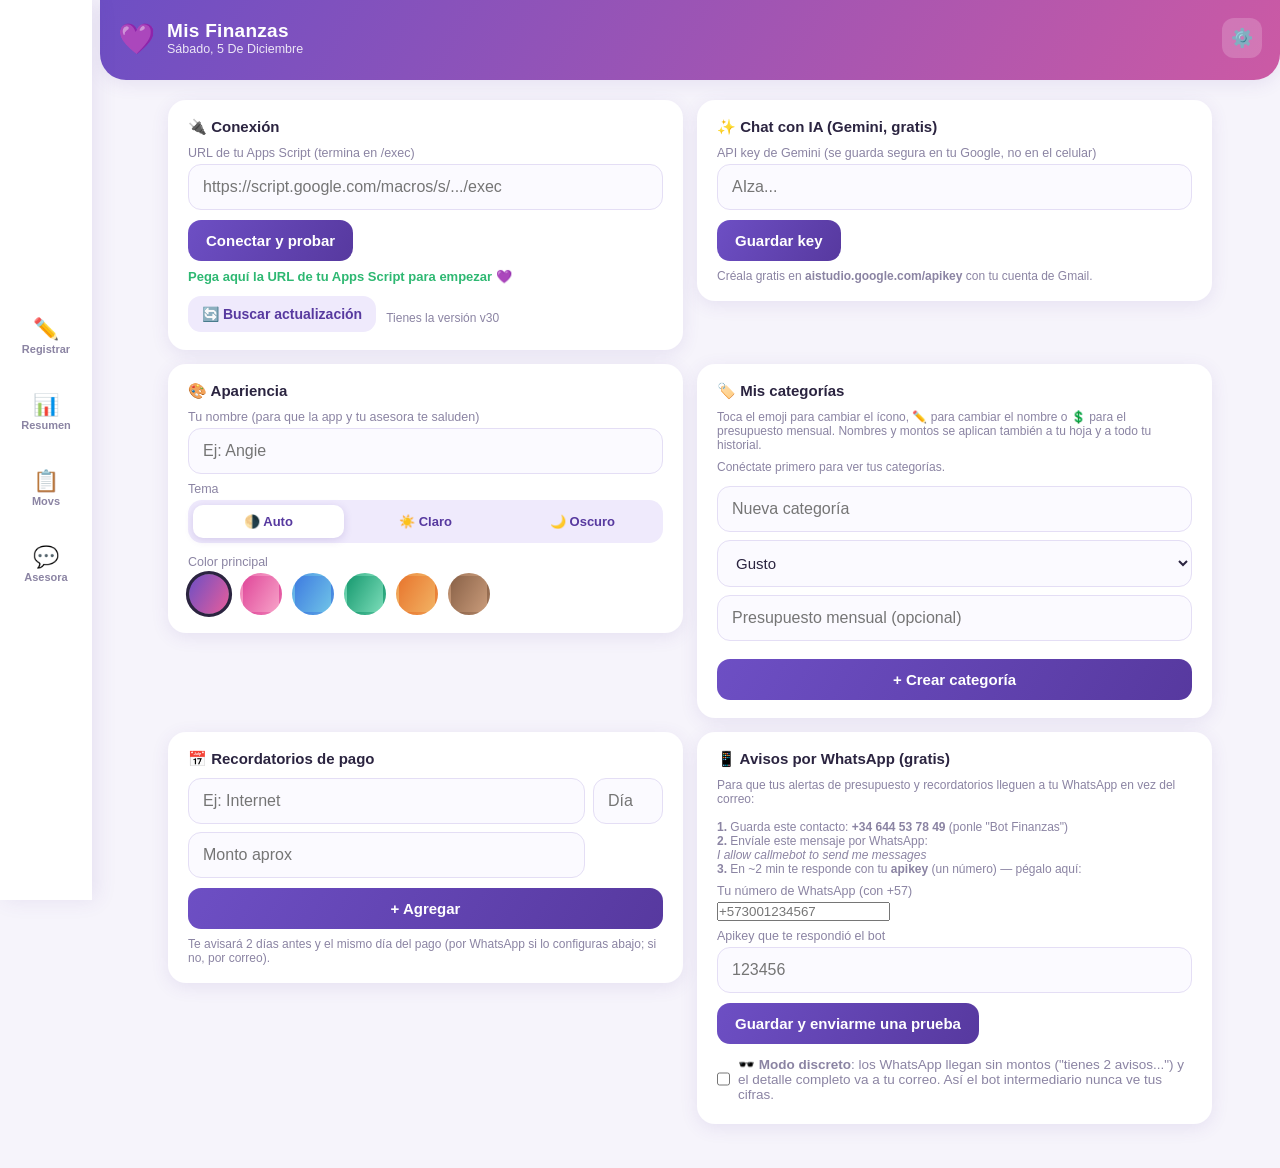
==== index.html @ 438ea81c "v30: resumen anual estilo excel - mes a mes, totales, promedios y categorias del ano" ====
<!DOCTYPE html>
<html lang="es">
<head>
<meta charset="UTF-8">
<meta name="viewport" content="width=device-width, initial-scale=1, viewport-fit=cover">
<meta name="theme-color" content="#6d4fc4">
<title>Mis Finanzas 💜</title>
<link rel="manifest" href="manifest.webmanifest">
<link rel="icon" href="icon-192.png">
<link rel="apple-touch-icon" href="icon-192.png">
<link rel="stylesheet" href="styles.css?v=30">
</head>
<body>

<header class="top">
  <div class="brand">
    <span class="logo">💜</span>
    <div>
      <h1>Mis Finanzas</h1>
      <p id="mes-label"></p>
    </div>
  </div>
  <button id="btn-config" class="icon-btn" title="Configuración">⚙️</button>
</header>

<div id="banner" class="banner hidden"></div>

<main>
  <!-- ============ REGISTRAR ============ -->
  <section id="view-registrar" class="view">
    <div class="card entry-card">
      <div class="tipo-toggle" id="tipo-toggle">
        <button data-tipo="Gasto" class="active">💸 Gasto</button>
        <button data-tipo="Ingreso">💰 Ingreso</button>
        <button data-tipo="Por cobrar">🤝 Personas</button>
      </div>
      <div class="entry-input-row">
        <input id="entry-input" type="text" inputmode="text" autocomplete="off"
               placeholder="Ej: 15.000 transporte" />
        <button id="entry-mic" class="mic" title="Dictar">🎤</button>
        <button id="entry-scan" class="mic" title="Escanear factura">📷</button>
      </div>
      <input id="scan-file" type="file" accept="image/*" capture="environment" class="hidden">
      <input id="scan-file-galeria" type="file" accept="image/*" class="hidden">
      <div class="entry-row">
        <input id="entry-fecha" type="date" />
        <div id="monto-preview" class="monto-preview"></div>
      </div>
      <div class="cat-label">Categoría <span id="cat-auto" class="tag hidden">auto ✨</span></div>
      <div id="cat-chips" class="chips"></div>
      <button id="btn-guardar" class="primary big">Guardar ✓</button>
    </div>
    <div id="scan-review" class="hidden"></div>
    <div id="queue-info" class="queue-info hidden"></div>
    <div class="card mini-resumen" id="mini-resumen"></div>
  </section>

  <!-- ============ RESUMEN ============ -->
  <section id="view-resumen" class="view hidden">
    <div class="tipo-toggle" id="res-tabs">
      <button data-rtab="mes" class="active">📅 Mes</button>
      <button data-rtab="anio">🗓️ Año</button>
      <button data-rtab="tend">📈 Tend.</button>
      <button data-rtab="patri">💎 Patri.</button>
      <button data-rtab="metas">🎯 Metas</button>
      <button data-rtab="viajes">✈️ Viajes</button>
    </div>
    <div id="rtab-mes">
      <div class="month-nav">
        <button id="mes-prev" class="icon-btn">◀</button>
        <h2 id="resumen-mes"></h2>
        <button id="mes-next" class="icon-btn">▶</button>
      </div>
      <div id="resumen-totales" class="totales"></div>
      <div id="resumen-grupos"></div>
      <div id="resumen-deudas"></div>
    </div>
    <div id="rtab-anio" class="hidden"></div>
    <div id="rtab-tend" class="hidden"></div>
    <div id="rtab-patri" class="hidden"></div>
    <div id="rtab-metas" class="hidden"></div>
    <div id="rtab-viajes" class="hidden"></div>
  </section>

  <!-- ============ MOVIMIENTOS ============ -->
  <section id="view-movs" class="view hidden">
    <input id="movs-buscar" type="search" placeholder="🔍 Buscar movimiento..." class="search">
    <div id="movs-lista"></div>
  </section>

  <!-- ============ CHAT ============ -->
  <section id="view-chat" class="view hidden">
    <div class="chat-top">
      <button id="chat-nuevo" class="chip-btn">🆕 Nueva conversación</button>
      <button id="chat-lista-btn" class="chip-btn">🗂️ Mis chats</button>
    </div>
    <div id="chat-lista" class="chat-lista hidden"></div>
    <div id="chat-mensajes" class="chat-box"></div>
    <div class="chat-input-row">
      <button id="chat-mic" class="mic" title="Hablar">🎤</button>
      <input id="chat-input" type="text" placeholder="Pregúntame algo..." autocomplete="off">
      <button id="chat-send" class="primary">➤</button>
    </div>
  </section>

  <!-- ============ CONFIG ============ -->
  <section id="view-config" class="view hidden">
    <div class="card">
      <h3>🔌 Conexión</h3>
      <label>URL de tu Apps Script (termina en /exec)</label>
      <input id="cfg-url" type="url" placeholder="https://script.google.com/macros/s/.../exec">
      <button id="cfg-probar" class="primary">Conectar y probar</button>
      <p id="cfg-estado" class="estado"></p>
      <a id="cfg-sheet-link" href="#" target="_blank" class="hidden link">📊 Abrir mi hoja de Google Sheets</a>
      <div style="display:flex;align-items:center;gap:10px;margin-top:12px">
        <button id="btn-actualizar" class="secondary" style="width:auto;padding:10px 14px">🔄 Buscar actualización</button>
        <span class="hint" id="app-version"></span>
      </div>
    </div>
    <div class="card">
      <h3>✨ Chat con IA (Gemini, gratis)</h3>
      <label>API key de Gemini (se guarda segura en tu Google, no en el celular)</label>
      <input id="cfg-gemini" type="password" placeholder="AIza...">
      <button id="cfg-gemini-btn" class="primary">Guardar key</button>
      <p class="hint">Créala gratis en <b>aistudio.google.com/apikey</b> con tu cuenta de Gmail.</p>
    </div>
    <div class="card">
      <h3>🎨 Apariencia</h3>
      <label>Tu nombre (para que la app y tu asesora te saluden)</label>
      <input id="cfg-nombre" type="text" placeholder="Ej: Angie" maxlength="30">
      <label>Tema</label>
      <div class="tipo-toggle" id="tema-toggle">
        <button data-tema="auto">🌗 Auto</button>
        <button data-tema="claro">☀️ Claro</button>
        <button data-tema="oscuro">🌙 Oscuro</button>
      </div>
      <label>Color principal</label>
      <div id="color-swatches" class="swatches"></div>
    </div>
    <div class="card">
      <h3>🏷️ Mis categorías</h3>
      <p class="hint">Toca el emoji para cambiar el ícono, ✏️ para cambiar el nombre o 💲 para el presupuesto mensual. Nombres y montos se aplican también a tu hoja y a todo tu historial.</p>
      <div id="cats-lista"></div>
      <div class="cat-form">
        <input id="cat-nueva-nombre" type="text" placeholder="Nueva categoría">
        <select id="cat-nueva-grupo">
          <option value="GASTOS">Gasto fijo</option>
          <option value="OBLIGACIONES">Obligación</option>
          <option value="GUSTOS" selected>Gusto</option>
          <option value="PROVISIONES">Provisión</option>
          <option value="INGRESOS">Ingreso</option>
        </select>
        <input id="cat-nueva-monto" type="text" inputmode="numeric" placeholder="Presupuesto mensual (opcional)">
        <button id="cat-nueva-btn" class="primary">+ Crear categoría</button>
      </div>
    </div>
    <div class="card">
      <h3>📅 Recordatorios de pago</h3>
      <div id="rec-lista"></div>
      <div class="rec-form">
        <input id="rec-nombre" type="text" placeholder="Ej: Internet">
        <input id="rec-dia" type="number" min="1" max="31" placeholder="Día">
        <input id="rec-monto" type="text" inputmode="numeric" placeholder="Monto aprox">
        <button id="rec-add" class="primary">+ Agregar</button>
      </div>
      <p class="hint">Te avisará 2 días antes y el mismo día del pago (por WhatsApp si lo configuras abajo; si no, por correo).</p>
    </div>
    <div class="card">
      <h3>📱 Avisos por WhatsApp (gratis)</h3>
      <p class="hint">
        Para que tus alertas de presupuesto y recordatorios lleguen a tu WhatsApp en vez del correo:<br><br>
        <b>1.</b> Guarda este contacto: <b>+34 644 53 78 49</b> (ponle "Bot Finanzas")<br>
        <b>2.</b> Envíale este mensaje por WhatsApp:<br><i>I allow callmebot to send me messages</i><br>
        <b>3.</b> En ~2 min te responde con tu <b>apikey</b> (un número) — pégalo aquí:
      </p>
      <label>Tu número de WhatsApp (con +57)</label>
      <input id="wa-phone" type="tel" placeholder="+573001234567">
      <label>Apikey que te respondió el bot</label>
      <input id="wa-key" type="text" inputmode="numeric" placeholder="123456">
      <button id="wa-save" class="primary">Guardar y enviarme una prueba</button>
      <p id="wa-estado" class="estado"></p>
      <label style="display:flex;align-items:center;gap:8px;margin-top:12px;cursor:pointer">
        <input type="checkbox" id="wa-discreto" style="width:18px;height:18px;accent-color:var(--violet)">
        <span style="font-size:13.5px">🕶️ <b>Modo discreto</b>: los WhatsApp llegan sin montos ("tienes 2 avisos...") y el detalle completo va a tu correo. Así el bot intermediario nunca ve tus cifras.</span>
      </label>
    </div>
  </section>
</main>

<!-- NAV INFERIOR -->
<nav class="bottomnav">
  <button data-view="registrar" class="active"><span>✏️</span>Registrar</button>
  <button data-view="resumen"><span>📊</span>Resumen</button>
  <button data-view="movs"><span>📋</span>Movs</button>
  <button data-view="chat"><span>💬</span>Asesora</button>
</nav>

<div id="toast" class="toast hidden"></div>

<script src="app.js?v=30"></script>
</body>
</html>
---- styles.css ----
:root {
  /* colores de series validados (daltonismo + contraste) — no siguen el tema para mantener legibilidad */
  --chart-gasto: #6d4fc4;
  --chart-ingreso: #2eb872;
  --violet: #6d4fc4;
  --violet-dark: #57399f;
  --violet-light: #efeafc;
  --pink: #e85d9b;
  --bg: #f6f4fb;
  --card: #ffffff;
  --text: #2b2440;
  --muted: #8b84a3;
  --green: #2eb872;
  --amber: #f5a623;
  --red: #e5484d;
  --radius: 18px;
  --shadow: 0 4px 18px rgba(87, 57, 159, .10);
}

/* ---------- modo oscuro ---------- */
body.dark {
  --chart-gasto: #8f75e3;
  --chart-ingreso: #29ad70;
  --bg: #16131f;
  --card: #211c30;
  --text: #eae6f5;
  --muted: #9c93b8;
  --violet-light: #322a49;
  --shadow: 0 4px 18px rgba(0, 0, 0, .35);
}
body.dark input[type=text], body.dark input[type=url], body.dark input[type=password],
body.dark input[type=date], body.dark input[type=number], body.dark input[type=search],
body.dark select {
  background: #2a2440; border-color: #3d3459; color: var(--text);
}
body.dark .chips button { background: #2a2440; border-color: #3d3459; color: var(--text); }
body.dark .chips button.sel { background: var(--violet); border-color: var(--violet); color: #fff; }
body.dark .tipo-toggle button.active { background: #3d3459; color: #fff; }
body.dark .month-nav .icon-btn, body.dark .totales .tot, body.dark .mov,
body.dark .grupo-card, body.dark .msg.bot { background: var(--card); }
body.dark .barra { background: #322a49; }
body.dark .cat-item, body.dark .rec-item { border-bottom-color: #322a49; }
body.dark .cat-item button { background: #322a49; }
body.dark .banner { background: #3d3115; color: #ffd47e; }
body.dark .banner.rojo { background: #421b1d; color: #ff9a9e; }
body.dark .bottomnav { background: #1c1829; box-shadow: 0 -4px 20px rgba(0,0,0,.4); }
body.dark .bottomnav button.active { background: #322a49; color: #cbbdf5; }
body.dark .chip-btn, body.dark .mic { background: var(--card); color: var(--text); }
body.dark .chat-lista { background: var(--card); }
body.dark .chat-item { border-bottom-color: #322a49; }

* { box-sizing: border-box; margin: 0; padding: 0; -webkit-tap-highlight-color: transparent; }

body {
  font-family: -apple-system, 'Segoe UI', Roboto, sans-serif;
  background: var(--bg);
  color: var(--text);
  min-height: 100vh;
  padding-bottom: 84px;
}

/* ---------- header ---------- */
.top {
  background: linear-gradient(120deg, var(--violet) 0%, var(--pink) 130%);
  color: #fff;
  padding: 18px 18px 22px;
  border-radius: 0 0 26px 26px;
  display: flex; align-items: center; justify-content: space-between;
  position: sticky; top: 0; z-index: 20;
  box-shadow: var(--shadow);
}
.brand { display: flex; align-items: center; gap: 12px; }
.logo { font-size: 30px; }
.top h1 { font-size: 19px; font-weight: 700; letter-spacing: .3px; }
.top p { font-size: 12.5px; opacity: .85; text-transform: capitalize; }
.icon-btn {
  background: rgba(255,255,255,.18); border: none; color: inherit;
  font-size: 18px; width: 40px; height: 40px; border-radius: 12px; cursor: pointer;
}

.banner {
  margin: 12px 14px 0; padding: 12px 14px; border-radius: 14px;
  background: #fff4e0; color: #8a5a00; font-size: 13.5px; font-weight: 600;
  box-shadow: var(--shadow);
}
.banner.rojo { background: #ffe5e5; color: #a11d22; }

main { padding: 14px; max-width: 560px; margin: 0 auto; }
.view.hidden, .hidden { display: none !important; }

/* ---------- cards ---------- */
.card {
  background: var(--card); border-radius: var(--radius);
  padding: 16px; box-shadow: var(--shadow); margin-bottom: 14px;
}
.card h3 { font-size: 15px; margin-bottom: 10px; }
label { font-size: 12.5px; color: var(--muted); display: block; margin: 8px 0 4px; }

input[type=text], input[type=url], input[type=password], input[type=date],
input[type=number], input[type=search] {
  width: 100%; padding: 13px 14px; border-radius: 13px;
  border: 1.5px solid #e4def5; background: #fbfaff;
  font-size: 16px; color: var(--text); outline: none;
}
input:focus { border-color: var(--violet); }

button.primary {
  background: linear-gradient(120deg, var(--violet), var(--violet-dark));
  color: #fff; border: none; border-radius: 13px;
  padding: 12px 18px; font-size: 15px; font-weight: 700; cursor: pointer;
  margin-top: 10px;
}
button.primary.big { width: 100%; padding: 15px; font-size: 17px; border-radius: 15px; }
button.primary:active { transform: scale(.98); }
button.secondary {
  background: var(--violet-light); color: var(--violet-dark);
  border: none; border-radius: 13px; padding: 12px 16px;
  font-size: 14px; font-weight: 700; cursor: pointer; width: 100%;
}

/* ---------- registrar ---------- */
.entry-card { padding-top: 14px; }
.tipo-toggle {
  display: flex; gap: 6px; background: var(--violet-light);
  padding: 5px; border-radius: 14px; margin-bottom: 12px;
}
.tipo-toggle button {
  flex: 1; border: none; background: transparent; padding: 9px 4px;
  border-radius: 10px; font-size: 13px; font-weight: 700; color: var(--violet-dark); cursor: pointer;
}
.tipo-toggle button.active { background: #fff; box-shadow: 0 2px 8px rgba(87,57,159,.18); }

#entry-input { font-size: 19px; padding: 15px; margin-bottom: 10px; }
.entry-row { display: flex; gap: 10px; align-items: center; }
.entry-row input[type=date] { flex: 1; font-size: 14px; }
.monto-preview { font-size: 21px; font-weight: 800; color: var(--violet-dark); min-width: 110px; text-align: right; }

.cat-label { font-size: 12.5px; color: var(--muted); margin: 14px 0 8px; font-weight: 600; }
.tag {
  background: var(--violet-light); color: var(--violet-dark);
  border-radius: 20px; padding: 2px 10px; font-size: 11px; margin-left: 6px;
}
.chips { display: flex; flex-wrap: wrap; gap: 7px; }
.chips button {
  border: 1.5px solid #e4def5; background: #fbfaff; color: var(--text);
  border-radius: 20px; padding: 8px 13px; font-size: 13px; cursor: pointer;
}
.chips button.sel {
  background: var(--violet); color: #fff; border-color: var(--violet); font-weight: 700;
}

.queue-info {
  margin: 0 2px 12px; font-size: 12.5px; color: var(--amber); font-weight: 600;
}

.mini-resumen .fila { display: flex; justify-content: space-between; padding: 6px 0; font-size: 14px; }
.mini-resumen .fila b.neg { color: var(--red); }
.mini-resumen .fila b.pos { color: var(--green); }

/* ---------- resumen ---------- */
.month-nav { display: flex; align-items: center; justify-content: space-between; margin-bottom: 12px; }
.month-nav h2 { font-size: 17px; text-transform: capitalize; }
.month-nav .icon-btn { background: #fff; color: var(--violet-dark); box-shadow: var(--shadow); }

.totales { display: flex; gap: 10px; margin-bottom: 14px; }
.totales .tot {
  flex: 1; background: #fff; border-radius: var(--radius); padding: 12px;
  box-shadow: var(--shadow); text-align: center;
}
.totales .tot small { font-size: 11px; color: var(--muted); display: block; }
.totales .tot b { font-size: 15.5px; }
.tot.ing b { color: var(--green); } .tot.gas b { color: var(--red); } .tot.bal b { color: var(--violet-dark); }

.grupo-card { background: #fff; border-radius: var(--radius); padding: 14px 16px; box-shadow: var(--shadow); margin-bottom: 12px; }
.grupo-card h4 { font-size: 13px; letter-spacing: .8px; color: var(--muted); margin-bottom: 4px; display: flex; justify-content: space-between; }
.cat-row { margin: 10px 0 2px; }
.cat-row .info { display: flex; justify-content: space-between; font-size: 13.5px; margin-bottom: 4px; }
.cat-row .info .nombre { font-weight: 600; }
.cat-row .info .valores { color: var(--muted); font-size: 12.5px; }
.barra { height: 8px; background: #efecf8; border-radius: 6px; overflow: hidden; }
.barra > div { height: 100%; border-radius: 6px; background: var(--green); transition: width .4s; }
.barra > div.warn { background: var(--amber); }
.barra > div.over { background: var(--red); }
.barra > div.neutral { background: var(--muted); opacity: .55; }

/* ---------- movimientos ---------- */
.search { margin-bottom: 12px; }
.mov {
  background: #fff; border-radius: 14px; padding: 11px 14px; margin-bottom: 8px;
  display: flex; align-items: center; gap: 11px; box-shadow: 0 2px 8px rgba(87,57,159,.06);
}
.mov .emoji { font-size: 20px; }
.mov .det { flex: 1; min-width: 0; }
.mov .det .desc { font-size: 14px; font-weight: 600; white-space: nowrap; overflow: hidden; text-overflow: ellipsis; }
.mov .det .meta { font-size: 11.5px; color: var(--muted); }
.mov .monto { font-weight: 800; font-size: 14.5px; }
.mov .monto.ing { color: var(--green); }
.mov .del { border: none; background: none; color: #ccc5e0; font-size: 16px; cursor: pointer; padding: 4px; }

/* ---------- chat ---------- */
.chat-top { display: flex; gap: 8px; margin-bottom: 10px; }
.chip-btn {
  border: none; background: var(--card); color: var(--text);
  border-radius: 20px; padding: 8px 14px; font-size: 13px; font-weight: 700;
  box-shadow: var(--shadow); cursor: pointer;
}
.chat-lista {
  background: var(--card); border-radius: var(--radius); box-shadow: var(--shadow);
  padding: 6px 14px; margin-bottom: 10px; max-height: 40vh; overflow-y: auto;
}
.chat-item {
  display: flex; align-items: center; gap: 8px; padding: 10px 0;
  border-bottom: 1px solid #f0edf9; cursor: pointer;
}
.chat-item:last-child { border-bottom: none; }
.chat-item .tit { flex: 1; font-size: 14px; font-weight: 600; min-width: 0; overflow: hidden; text-overflow: ellipsis; white-space: nowrap; }
.chat-item .fec { font-size: 11px; color: var(--muted); flex-shrink: 0; }
.chat-item .del { border: none; background: none; color: #ccc5e0; font-size: 15px; cursor: pointer; }
.chat-item.activo .tit { color: var(--violet-dark); }

.chat-box {
  display: flex; flex-direction: column; gap: 10px;
  height: calc(100dvh - 320px);
  overflow-y: auto; padding: 4px 2px 10px;
}
.msg {
  max-width: 85%; padding: 11px 14px; border-radius: 16px;
  font-size: 14.5px; line-height: 1.45; white-space: pre-wrap;
}
.msg.bot { background: var(--card); box-shadow: var(--shadow); border-bottom-left-radius: 4px; align-self: flex-start; }
.msg.user { background: linear-gradient(120deg, var(--violet), var(--violet-dark)); color: #fff; border-bottom-right-radius: 4px; align-self: flex-end; }
.msg.typing { color: var(--muted); font-style: italic; }

/* barra de escribir pegada abajo, justo encima del menú */
.chat-input-row {
  position: fixed; left: 14px; right: 14px;
  bottom: calc(86px + env(safe-area-inset-bottom));
  max-width: 532px; margin: 0 auto; z-index: 25;
  display: flex; gap: 8px;
}
.chat-input-row input { flex: 1; box-shadow: var(--shadow); }
.chat-input-row button { margin-top: 0; width: 52px; font-size: 18px; flex-shrink: 0; }
.mic {
  width: 52px; border: none; border-radius: 13px; background: var(--card);
  font-size: 20px; box-shadow: var(--shadow); cursor: pointer; flex-shrink: 0;
}
.mic.rec { background: var(--red); animation: pulso 1s infinite; }
@keyframes pulso { 50% { transform: scale(1.12); opacity: .8; } }

/* ---------- config ---------- */
.estado { font-size: 13px; margin-top: 8px; font-weight: 600; }
.estado.ok { color: var(--green); } .estado.err { color: var(--red); }
.hint { font-size: 12px; color: var(--muted); margin-top: 8px; }
.link { display: inline-block; margin-top: 10px; color: var(--violet-dark); font-weight: 700; font-size: 14px; }
.rec-form { display: grid; grid-template-columns: 1fr 70px; gap: 8px; margin-top: 10px; }
.cat-form { display: grid; gap: 8px; margin-top: 12px; }
select {
  width: 100%; padding: 13px 14px; border-radius: 13px;
  border: 1.5px solid #e4def5; background: #fbfaff;
  font-size: 15px; color: var(--text); outline: none;
}
.cat-item {
  display: flex; align-items: center; gap: 8px;
  padding: 8px 0; border-bottom: 1px solid #f0edf9; font-size: 14px;
}
.cat-item .nom { flex: 1; font-weight: 600; min-width: 0; overflow: hidden; text-overflow: ellipsis; white-space: nowrap; }
.cat-item .pres { color: var(--muted); font-size: 12px; }
.cat-item button {
  border: none; background: var(--violet-light); border-radius: 9px;
  width: 32px; height: 32px; font-size: 14px; cursor: pointer; flex-shrink: 0;
}
.cat-grupo-titulo { font-size: 11px; letter-spacing: .8px; color: var(--muted); font-weight: 700; margin: 12px 0 2px; }
.cat-item { user-select: none; -webkit-user-select: none; -webkit-touch-callout: none; }
.cat-item.orden .nom { flex: 1; }
.cat-item .mover {
  width: 38px; height: 34px; border: none; border-radius: 9px;
  background: var(--violet-light); color: var(--violet-dark);
  font-size: 14px; cursor: pointer; flex-shrink: 0;
}
body.dark .cat-item .mover { background: #322a49; color: #cbbdf5; }

.cat-subtotal {
  display: flex; justify-content: space-between; padding: 7px 0 10px;
  font-size: 12.5px; color: var(--muted); font-weight: 700;
  border-bottom: 2px solid #e9e4f7;
}
body.dark .cat-subtotal { border-bottom-color: #3d3459; }

.cat-totales {
  margin-top: 14px; padding: 12px 14px; border-radius: 14px;
  background: var(--violet-light);
}
body.dark .cat-totales { background: #2a2440; }
.cat-totales .fila { display: flex; justify-content: space-between; padding: 5px 0; font-size: 13.5px; }
.cat-totales .fila.superavit { border-top: 1.5px dashed var(--muted); margin-top: 6px; padding-top: 10px; font-size: 15px; font-weight: 800; }
.cat-totales .fila.superavit.pos b, .cat-totales .fila.superavit.pos span { color: var(--green); }
.cat-totales .fila.superavit.neg b, .cat-totales .fila.superavit.neg span { color: var(--red); }

/* ---------- hoja de acciones (mantener presionado) ---------- */
.sheet-overlay {
  position: fixed; inset: 0; z-index: 60;
  background: rgba(20, 15, 35, .45);
  display: flex; align-items: flex-end; justify-content: center;
}
.sheet {
  background: var(--card); border-radius: 22px 22px 0 0;
  width: 100%; max-width: 560px; padding: 18px 16px calc(18px + env(safe-area-inset-bottom));
  box-shadow: 0 -8px 30px rgba(0,0,0,.25);
  animation: subir .18s ease-out;
}
@keyframes subir { from { transform: translateY(40px); opacity: .4; } }
.sheet h4 { font-size: 14px; margin-bottom: 12px; text-align: center; color: var(--muted); }
.sheet button {
  display: block; width: 100%; padding: 14px; margin-bottom: 8px;
  border: none; border-radius: 13px; background: var(--violet-light);
  color: var(--text); font-size: 15px; font-weight: 700; cursor: pointer;
}
body.dark .sheet button { background: #322a49; }
.sheet button.destructivo { background: #ffe5e5; color: #a11d22; }
body.dark .sheet button.destructivo { background: #421b1d; color: #ff9a9e; }

/* ---------- desglose de persona 👤 ---------- */
.persona-link { cursor: pointer; }
.persona-link .ver-mas { color: var(--violet); font-weight: 800; }
.sheet.grande { max-height: 82vh; display: flex; flex-direction: column; }
.pd-lista { overflow-y: auto; flex: 1; margin: 6px 0 10px; }
.pd-tot {
  display: flex; justify-content: space-between; padding: 9px 12px;
  border-radius: 12px; background: var(--violet-light); margin-bottom: 8px; font-size: 14px;
}
body.dark .pd-tot { background: #2a2440; }
.pd-tot b.amber { color: var(--amber); }
.pd-tot b.verde { color: var(--green); }
.pd-sub { font-size: 12px; color: var(--muted); margin: 12px 0 4px; letter-spacing: .5px; }
.pd-mov {
  display: flex; align-items: center; gap: 10px;
  padding: 9px 2px; border-bottom: 1px solid #f0edf9; font-size: 13.5px;
}
body.dark .pd-mov { border-bottom-color: #322a49; }
.pd-mov .emoji { font-size: 18px; flex-shrink: 0; }
.pd-mov .det { flex: 1; min-width: 0; }
.pd-mov .desc { font-weight: 600; overflow: hidden; text-overflow: ellipsis; white-space: nowrap; }
.pd-mov .meta { font-size: 11px; color: var(--muted); overflow: hidden; text-overflow: ellipsis; white-space: nowrap; }
.pd-mov .monto { font-weight: 800; flex-shrink: 0; }
.pd-mov .monto.ing { color: var(--green); }
/* el ✕ NO debe heredar el estilo de botón grande de la ventana */
.sheet .pd-mov button.del {
  display: inline-block; width: auto; padding: 4px 8px; margin: 0;
  border: none; background: none; color: #ccc5e0;
  font-size: 15px; font-weight: 400; cursor: pointer; flex-shrink: 0;
}
.sheet .pd-cerrar {
  background: var(--violet-light); color: var(--violet-dark); margin-bottom: 0;
}
body.dark .sheet .pd-cerrar { background: #322a49; color: #cbbdf5; }
.cat-item .emo { border: none; background: none !important; font-size: 19px; cursor: pointer; padding: 2px; flex-shrink: 0; }

/* ---------- selector de color ---------- */
.swatches { display: flex; gap: 10px; flex-wrap: wrap; margin-top: 4px; }
.swatches button {
  width: 42px; height: 42px; border-radius: 50%; cursor: pointer;
  border: 3px solid transparent; flex-shrink: 0;
}
.swatches button.sel { border-color: var(--text); transform: scale(1.1); }
.rec-form button { grid-column: 1 / -1; margin-top: 2px; }
.rec-item { display: flex; justify-content: space-between; align-items: center; padding: 8px 0; border-bottom: 1px solid #f0edf9; font-size: 14px; }
.rec-item small { color: var(--muted); }

/* ---------- registrar: input + mic ---------- */
.entry-input-row { display: flex; gap: 8px; margin-bottom: 10px; }
.entry-input-row input { flex: 1; margin-bottom: 0 !important; }
.entry-input-row .mic { width: 54px; }

/* ---------- deudas ---------- */
.deuda-row { display: flex; align-items: center; gap: 10px; padding: 9px 0; border-bottom: 1px solid #f0edf9; }
body.dark .deuda-row { border-bottom-color: #322a49; }
.deuda-row:last-child { border-bottom: none; }
.deuda-row .quien { flex: 1; font-weight: 600; font-size: 14px; }
.deuda-row .detalle { font-size: 11.5px; color: var(--muted); }
.deuda-row .saldo { font-weight: 800; font-size: 14.5px; color: var(--amber); }
.deuda-row .saldo.cero { color: var(--green); }

/* ---------- inversiones de plata ajena (custodia) ---------- */
.cust-inv {
  display: flex; justify-content: space-between; align-items: center; gap: 8px;
  padding: 7px 10px; margin-top: 6px; border-radius: 10px;
  background: var(--violet-light); cursor: pointer; font-size: 12.5px;
}
body.dark .cust-inv { background: #2a2440; }
.cust-inv .ci-nombre { font-weight: 700; white-space: nowrap; overflow: hidden; text-overflow: ellipsis; }
.cust-inv .ci-datos { text-align: right; color: var(--muted); flex-shrink: 0; }
.cust-inv .ci-datos b { color: var(--text); }

/* ---------- gráficas ---------- */
.chart-card svg { width: 100%; height: auto; display: block; }
.legend { display: flex; gap: 16px; margin: 4px 0 10px; font-size: 12.5px; color: var(--muted); }
.legend .dot { display: inline-block; width: 10px; height: 10px; border-radius: 50%; margin-right: 5px; vertical-align: -1px; }
.chart-caption { font-size: 12.5px; color: var(--muted); margin-top: 8px; text-align: center; min-height: 17px; }
.mini-table { width: 100%; font-size: 12px; border-collapse: collapse; margin-top: 10px; }
.mini-table th { text-align: right; color: var(--muted); font-weight: 600; padding: 4px 6px; border-bottom: 1px solid #f0edf9; }
.mini-table th:first-child, .mini-table td:first-child { text-align: left; }
.mini-table td { text-align: right; padding: 4px 6px; color: var(--text); }
body.dark .mini-table th { border-bottom-color: #322a49; }
.top-cat { margin: 9px 0; }
.top-cat .info { display: flex; justify-content: space-between; font-size: 13px; margin-bottom: 3px; }
.top-cat .info b { font-weight: 600; }
.top-cat .info span { color: var(--muted); font-size: 12px; }

/* ---------- metas ---------- */
.meta-row { margin: 12px 0; }
.meta-row .info { display: flex; justify-content: space-between; font-size: 13px; margin-bottom: 4px; }
.meta-row .pct { font-weight: 800; color: var(--violet-dark); }
body.dark .meta-row .pct { color: #cbbdf5; }

/* ---------- patrimonio ---------- */
.patri-total { text-align: center; padding: 6px 0 2px; }
.patri-total small { color: var(--muted); font-size: 12px; display: block; }
.patri-total .gran { font-size: 27px; font-weight: 800; color: var(--text); }
.delta { font-weight: 700; font-size: 13.5px; }
.delta.pos { color: var(--green); }
.delta.neg { color: var(--red); }
.patri-row { display: grid; grid-template-columns: 1fr 130px 34px; gap: 8px; margin-bottom: 8px; align-items: center; }
.patri-row input { padding: 10px 12px; font-size: 14px; }
.patri-row .del { border: none; background: var(--violet-light); border-radius: 9px; height: 34px; cursor: pointer; color: var(--violet-dark); }
body.dark .patri-row .del { background: #322a49; color: #cbbdf5; }
.patri-hist { display: flex; justify-content: space-between; padding: 8px 0; border-bottom: 1px solid #f0edf9; font-size: 13.5px; }
body.dark .patri-hist { border-bottom-color: #322a49; }
.patri-hist:last-child { border-bottom: none; }

/* ---------- personas: 4 acciones ---------- */
.acciones-personas { width: 100%; flex-wrap: wrap; margin-bottom: 6px; }
.acciones-personas button { flex: 1 1 44%; font-size: 12px; padding: 9px 2px; }
.deuda-row .saldo.custodia { color: var(--violet-dark); }
body.dark .deuda-row .saldo.custodia { color: #cbbdf5; }
.deuda-row .saldo.custodia.negc { color: var(--red); }

/* ---------- escáner de facturas 📷 ---------- */
.scan-item {
  display: grid; grid-template-columns: 22px 1fr 132px; gap: 8px;
  align-items: center; padding: 8px 0; border-bottom: 1px solid #f0edf9;
}
body.dark .scan-item { border-bottom-color: #322a49; }
.scan-item input[type=checkbox] { width: 18px; height: 18px; accent-color: var(--violet); }
.scan-info .d { font-size: 13px; font-weight: 600; overflow: hidden; text-overflow: ellipsis; white-space: nowrap; }
.scan-info .v { font-size: 12px; color: var(--muted); }
.scan-item select { padding: 8px; font-size: 12px; border-radius: 10px; }

/* ---------- alcancías 🏦 ---------- */
.alc-detalle { font-size: 11px; color: var(--muted); margin-top: 3px; }
.neg-txt, .neg-txt b { color: var(--red) !important; }

/* ---------- pestañas del resumen: desplazables si no caben ---------- */
#res-tabs { overflow-x: auto; scrollbar-width: none; }
#res-tabs::-webkit-scrollbar { display: none; }
#res-tabs button { flex: 0 0 auto; padding: 9px 12px; white-space: nowrap; }

/* ---------- resumen anual 🗓️ ---------- */
.anual-hero { text-align: center; padding: 16px; }
.anual-hero small { color: var(--muted); font-size: 12px; }
.anual-hero .gran { font-size: 30px; font-weight: 800; color: var(--green); margin: 2px 0 4px; }
.anual-hero .gran.neg { color: var(--red); }
.tabla-anual { width: 100%; border-collapse: collapse; font-size: 12.5px; }
.tabla-anual th {
  text-align: right; color: var(--muted); font-weight: 700; font-size: 11px;
  padding: 6px 4px; border-bottom: 1.5px solid #e9e4f7; text-transform: uppercase; letter-spacing: .3px;
}
body.dark .tabla-anual th { border-bottom-color: #3d3459; }
.tabla-anual th:first-child, .tabla-anual td:first-child { text-align: left; }
.tabla-anual td { text-align: right; padding: 7px 4px; border-bottom: 1px solid #f4f1fb; }
body.dark .tabla-anual td { border-bottom-color: #2a2440; }
.tabla-anual td.ing { color: var(--green); }
.tabla-anual td.gas { color: var(--red); }
.tabla-anual td.net { font-weight: 700; }
.tabla-anual td.neg { font-weight: 700; color: var(--red); }
.tabla-anual td.prom { color: var(--muted); }
.tabla-anual tr.vacio td { opacity: .45; }
.tabla-anual tr.mes-actual td { background: var(--violet-light); font-weight: 700; }
body.dark .tabla-anual tr.mes-actual td { background: #2a2440; }
.tabla-anual tr.fila-total td { border-top: 2px solid var(--violet); font-weight: 800; padding-top: 9px; }
.tabla-anual tr.fila-prom td { color: var(--muted); font-style: italic; border-bottom: none; }

/* ---------- viajes ✈️ ---------- */
.vj-card.cerrado { opacity: .78; }
.vj-head { display: flex; justify-content: space-between; align-items: center; cursor: pointer; gap: 10px; }
.vj-head h3 { margin-bottom: 2px; }
.vj-flecha { color: var(--violet); font-weight: 800; flex-shrink: 0; }
.vj-liq {
  margin-top: 8px; padding: 9px 12px; border-radius: 12px; font-size: 13.5px;
  background: var(--violet-light);
}
body.dark .vj-liq { background: #2a2440; }
.vj-liq.pos { color: var(--green); }
.vj-liq.neg { color: var(--amber); }
.vj-liq b { color: inherit; }
.vj-detalle { margin-top: 12px; border-top: 1px solid #f0edf9; padding-top: 8px; }
body.dark .vj-detalle { border-top-color: #322a49; }
.vj-form { display: grid; grid-template-columns: 1fr 1fr; gap: 8px; margin-top: 10px; }
.vj-form .vj-desc { grid-column: 1 / -1; }
.vj-form button { grid-column: 1 / -1; margin-top: 2px; }
.vj-acciones { display: flex; gap: 8px; margin-top: 10px; flex-wrap: wrap; }
.deuda-row .saldo.debo { color: var(--red); }

/* ---------- cruce de cuentas 🔀 ---------- */
.sheet .cruzar-btn, .cruzar-btn {
  width: 100%; margin: 0 0 10px; padding: 11px;
  border: none; border-radius: 12px; cursor: pointer;
  background: var(--violet-light); color: var(--violet-dark);
  font-size: 13.5px; font-weight: 700;
}
body.dark .sheet .cruzar-btn, body.dark .cruzar-btn { background: #322a49; color: #cbbdf5; }
.pd-nota { display: block; font-size: 11px; color: var(--muted); font-weight: 400; }

/* ---------- condonar 🕊️ ---------- */
.sheet .condonar-btn, .condonar-btn {
  width: 100%; margin: 0 0 10px; padding: 11px;
  border: none; border-radius: 12px; cursor: pointer;
  background: rgba(46, 184, 114, .14); color: var(--green);
  font-size: 13.5px; font-weight: 700;
}

/* ---------- metas 🎯 ---------- */
.meta-card.lograda { border: 2px solid var(--green); }
.meta-head { display: flex; justify-content: space-between; align-items: center; }
.meta-head h3 { margin-bottom: 4px; }
.meta-head .del { border: none; background: none; color: #ccc5e0; font-size: 16px; cursor: pointer; }
.info-meta { display: flex; align-items: baseline; gap: 10px; margin: 6px 0 8px; font-size: 13px; color: var(--muted); }
.pct-grande { font-size: 26px; font-weight: 800; color: var(--violet-dark); }
body.dark .pct-grande { color: #cbbdf5; }
.barra.alta { height: 12px; border-radius: 8px; }
.meta-card .plan { font-size: 13px; margin: 10px 0 4px; color: var(--text); }
.meta-card .secondary { margin-top: 8px; }

/* ---------- inversiones 🪙 ---------- */
.inv-cuenta { padding: 10px 0; border-bottom: 1px solid #f0edf9; }
body.dark .inv-cuenta { border-bottom-color: #322a49; }
.inv-cuenta:last-of-type { border-bottom: none; }
.inv-head { display: flex; justify-content: space-between; align-items: center; font-size: 14.5px; }
.inv-datos { display: flex; flex-direction: column; gap: 2px; margin-top: 4px; font-size: 12.5px; color: var(--muted); }
.inv-datos b { color: var(--text); }

/* ---------- nav ---------- */
.bottomnav {
  position: fixed; bottom: 0; left: 0; right: 0; z-index: 30;
  background: #fff; display: flex;
  box-shadow: 0 -4px 20px rgba(87,57,159,.12);
  padding: 6px 8px calc(8px + env(safe-area-inset-bottom));
  justify-content: center;
}
.bottomnav button { max-width: 130px; }
.bottomnav button {
  flex: 1; border: none; background: none; color: var(--muted);
  font-size: 11px; font-weight: 700; cursor: pointer;
  display: flex; flex-direction: column; align-items: center; gap: 2px; padding: 6px 0;
  border-radius: 12px;
}
.bottomnav button span { font-size: 21px; }
.bottomnav button.active { color: var(--violet-dark); background: var(--violet-light); }

/* ============================================================
   💻 DISEÑO PARA PANTALLAS GRANDES (PC / tablet horizontal)
   ============================================================ */
@media (min-width: 900px) {
  body { padding-bottom: 24px; padding-left: 100px; }

  /* menú lateral en vez de barra inferior */
  .bottomnav {
    top: 0; bottom: 0; left: 0; right: auto; width: 92px;
    flex-direction: column; justify-content: center; gap: 14px;
    padding: 16px 10px;
    box-shadow: 4px 0 20px rgba(87, 57, 159, .10);
  }
  body.dark .bottomnav { box-shadow: 4px 0 20px rgba(0, 0, 0, .35); }
  .bottomnav button { max-width: none; flex: 0 0 auto; padding: 12px 4px; }

  main { max-width: 1100px; padding: 20px 28px; }
  .top { border-radius: 0 0 26px 26px; }

  /* registrar: formulario a la izquierda, resumen y factura a la derecha */
  #view-registrar {
    display: grid; grid-template-columns: minmax(400px, 540px) 1fr;
    gap: 18px; align-items: start;
  }
  #view-registrar .entry-card { grid-column: 1; }
  #scan-review { grid-column: 2; grid-row: 1 / span 3; }
  #queue-info { grid-column: 1; }
  #mini-resumen { grid-column: 1; }

  /* resumen: tarjetas en dos columnas */
  #resumen-grupos, #resumen-deudas {
    display: grid; grid-template-columns: 1fr 1fr;
    gap: 14px; align-items: start;
  }
  #resumen-deudas { margin-top: 14px; }
  #rtab-tend, #rtab-patri, #rtab-metas {
    display: grid; grid-template-columns: 1fr 1fr;
    gap: 14px; align-items: start;
  }
  #rtab-tend.hidden, #rtab-patri.hidden, #rtab-metas.hidden { display: none; }
  #rtab-tend .card, #rtab-patri .card, #rtab-metas .card { margin-bottom: 0; }

  /* movimientos en dos columnas */
  #movs-lista { display: grid; grid-template-columns: 1fr 1fr; gap: 8px 14px; }
  #movs-lista .mov { margin-bottom: 0; }

  /* configuración en dos columnas */
  #view-config { display: grid; grid-template-columns: 1fr 1fr; gap: 14px; align-items: start; }
  #view-config .card { margin-bottom: 0; }

  /* chat centrado y cómodo */
  #view-chat { max-width: 760px; margin: 0 auto; }
  .chat-box { height: calc(100dvh - 300px); }
  .chat-input-row { left: 130px; max-width: 700px; bottom: 24px; }

  /* detalles de escala */
  .totales .tot b { font-size: 17px; }
  .chips button:hover, .bottomnav button:hover { filter: brightness(1.06); }
  .card { padding: 18px 20px; }
}

/* ---------- toast ---------- */
.toast {
  position: fixed; bottom: 96px; left: 50%; transform: translateX(-50%);
  background: var(--text); color: #fff; padding: 11px 20px; border-radius: 24px;
  font-size: 14px; font-weight: 600; z-index: 50; max-width: 88vw; text-align: center;
  box-shadow: 0 6px 24px rgba(0,0,0,.25);
}
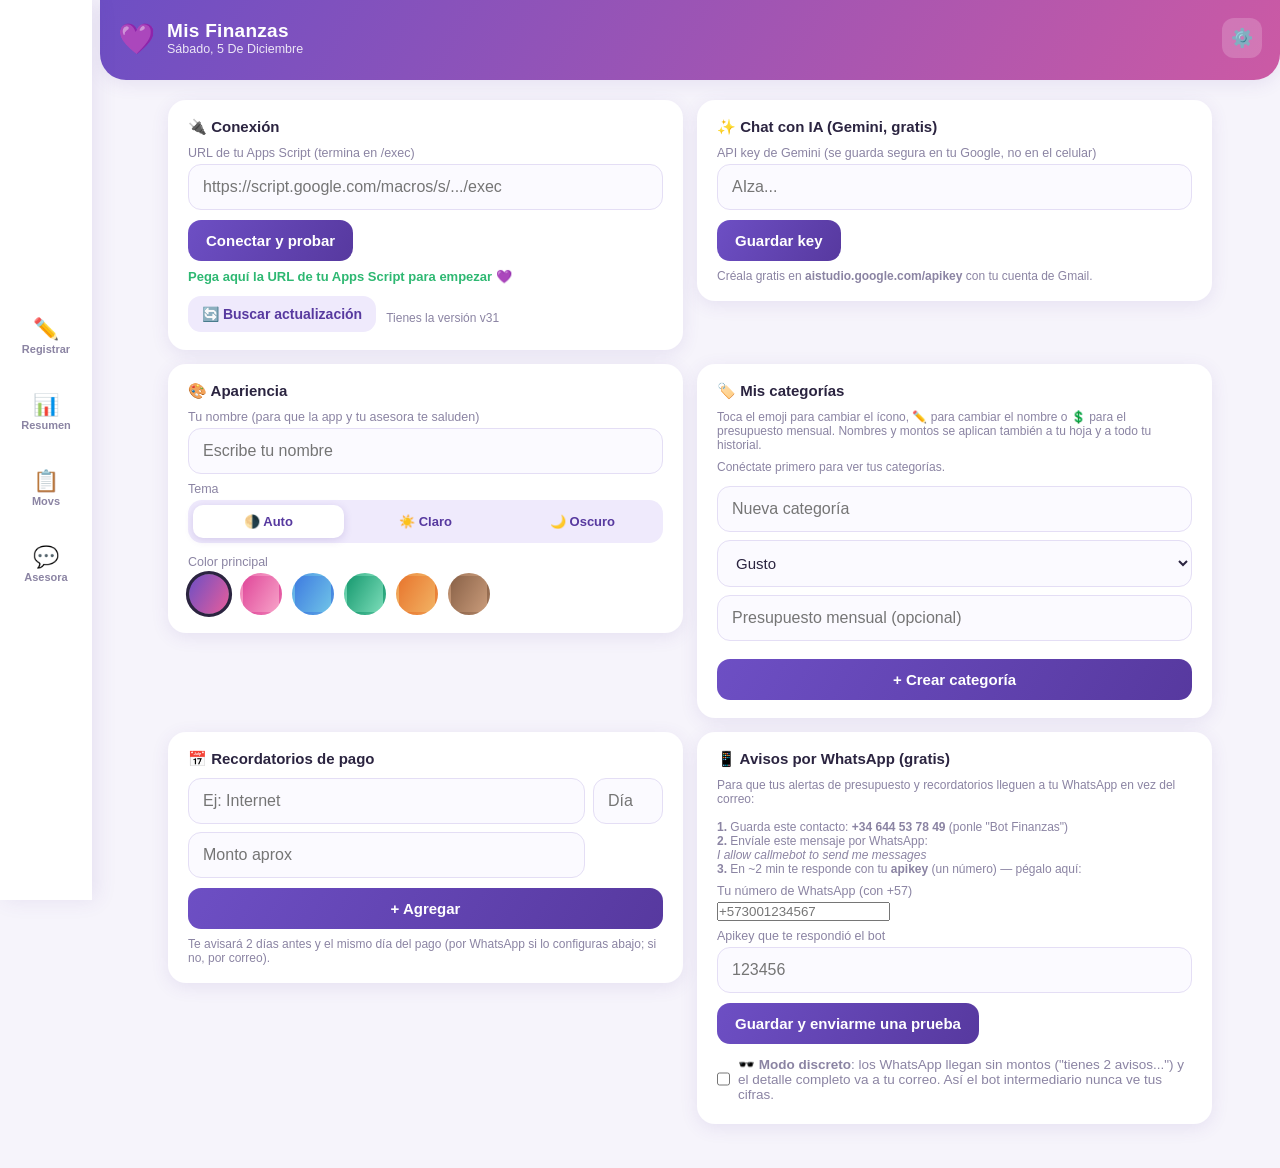
==== commit d6f0ab2e: "v31: app lista para compartir - sin datos personales, clasificacion por nombre de categoria + aprend" ====
--- a/index.html
+++ b/index.html
@@ -8,7 +8,7 @@
 <link rel="manifest" href="manifest.webmanifest">
 <link rel="icon" href="icon-192.png">
 <link rel="apple-touch-icon" href="icon-192.png">
-<link rel="stylesheet" href="styles.css?v=30">
+<link rel="stylesheet" href="styles.css?v=31">
 </head>
 <body>
 
@@ -127,7 +127,7 @@
     <div class="card">
       <h3>🎨 Apariencia</h3>
       <label>Tu nombre (para que la app y tu asesora te saluden)</label>
-      <input id="cfg-nombre" type="text" placeholder="Ej: Angie" maxlength="30">
+      <input id="cfg-nombre" type="text" placeholder="Escribe tu nombre" maxlength="30">
       <label>Tema</label>
       <div class="tipo-toggle" id="tema-toggle">
         <button data-tema="auto">🌗 Auto</button>
@@ -197,6 +197,6 @@
 
 <div id="toast" class="toast hidden"></div>
 
-<script src="app.js?v=30"></script>
+<script src="app.js?v=31"></script>
 </body>
 </html>
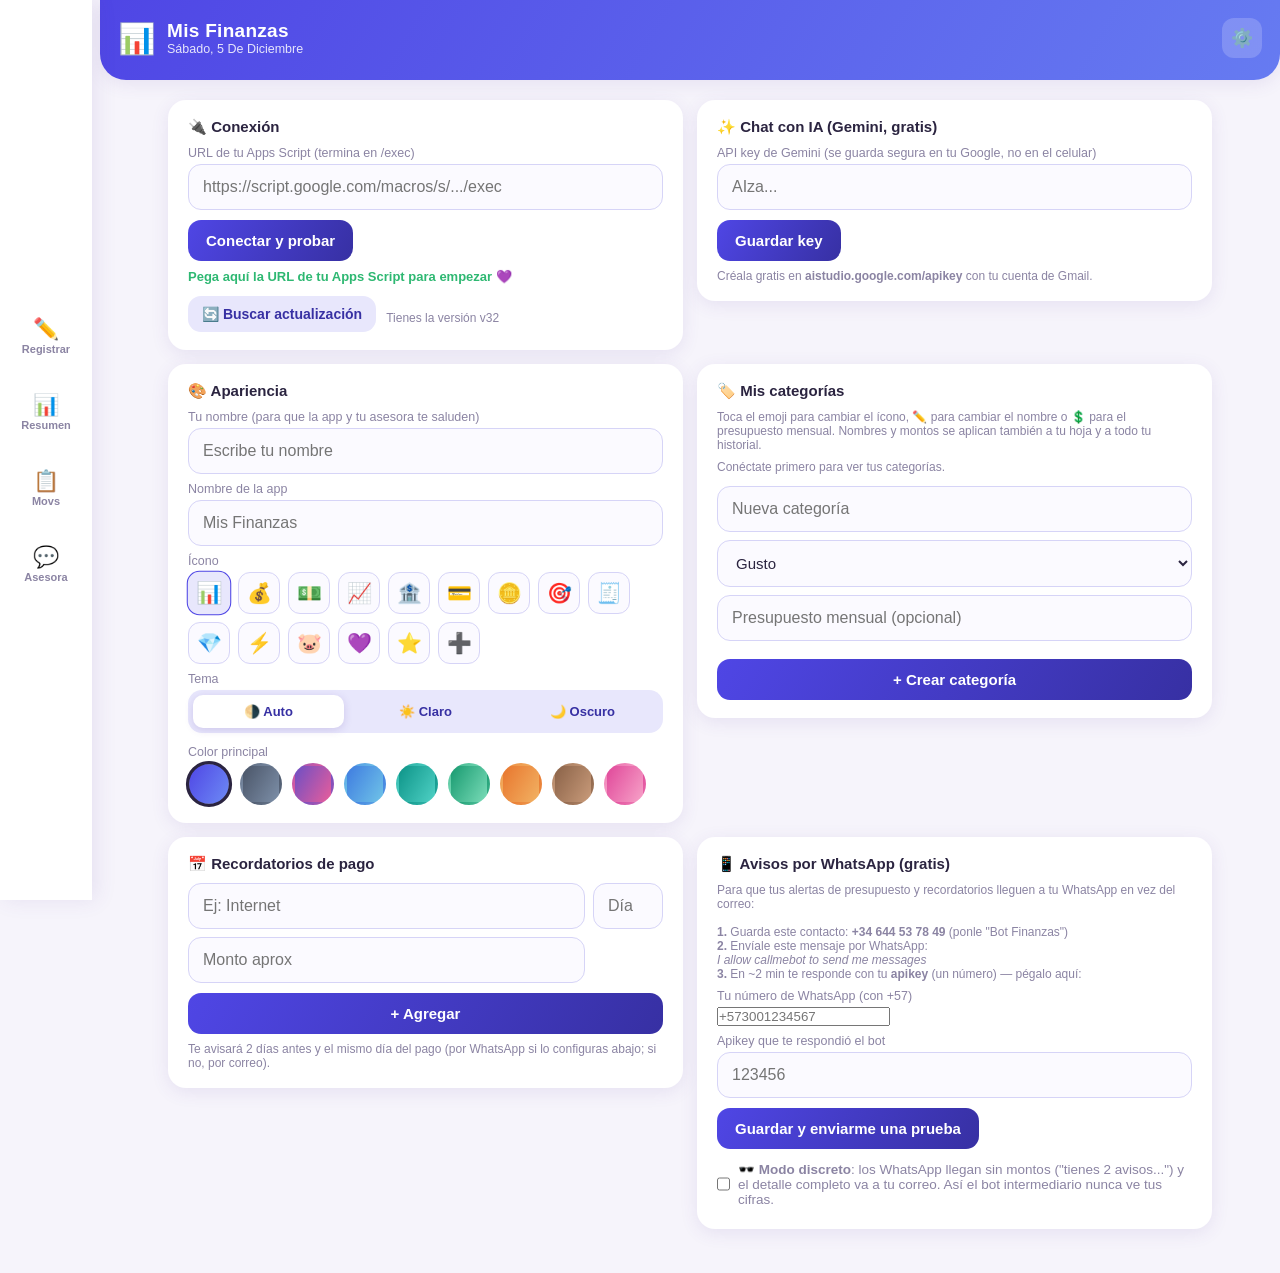
==== commit c8ff50d1: "v32: apariencia neutra y personalizable - icono nuevo, emoji/nombre de app configurables, 9 paletas " ====
--- a/index.html
+++ b/index.html
@@ -8,15 +8,15 @@
 <link rel="manifest" href="manifest.webmanifest">
 <link rel="icon" href="icon-192.png">
 <link rel="apple-touch-icon" href="icon-192.png">
-<link rel="stylesheet" href="styles.css?v=31">
+<link rel="stylesheet" href="styles.css?v=32">
 </head>
 <body>
 
 <header class="top">
   <div class="brand">
-    <span class="logo">💜</span>
+    <span class="logo" id="app-logo">📊</span>
     <div>
-      <h1>Mis Finanzas</h1>
+      <h1 id="app-titulo">Mis Finanzas</h1>
       <p id="mes-label"></p>
     </div>
   </div>
@@ -128,6 +128,10 @@
       <h3>🎨 Apariencia</h3>
       <label>Tu nombre (para que la app y tu asesora te saluden)</label>
       <input id="cfg-nombre" type="text" placeholder="Escribe tu nombre" maxlength="30">
+      <label>Nombre de la app</label>
+      <input id="cfg-app-nombre" type="text" placeholder="Mis Finanzas" maxlength="24">
+      <label>Ícono</label>
+      <div id="logo-opciones" class="logos"></div>
       <label>Tema</label>
       <div class="tipo-toggle" id="tema-toggle">
         <button data-tema="auto">🌗 Auto</button>
@@ -197,6 +201,6 @@
 
 <div id="toast" class="toast hidden"></div>
 
-<script src="app.js?v=31"></script>
+<script src="app.js?v=32"></script>
 </body>
 </html>
--- a/styles.css
+++ b/styles.css
@@ -1,4 +1,6 @@
 :root {
+  --tint2: #d6d4f7;
+  --soft: #3730a3;
   /* colores de series validados (daltonismo + contraste) — no siguen el tema para mantener legibilidad */
   --chart-gasto: #6d4fc4;
   --chart-ingreso: #2eb872;
@@ -25,29 +27,31 @@
   --card: #211c30;
   --text: #eae6f5;
   --muted: #9c93b8;
-  --violet-light: #322a49;
+  --violet-light: #2a2a4d;  /* la paleta elegida lo sobreescribe desde la app */
+  --tint2: #383a63;
+  --soft: #a5b4fc;
   --shadow: 0 4px 18px rgba(0, 0, 0, .35);
 }
 body.dark input[type=text], body.dark input[type=url], body.dark input[type=password],
 body.dark input[type=date], body.dark input[type=number], body.dark input[type=search],
 body.dark select {
-  background: #2a2440; border-color: #3d3459; color: var(--text);
-}
-body.dark .chips button { background: #2a2440; border-color: #3d3459; color: var(--text); }
+  background: var(--violet-light); border-color: var(--tint2); color: var(--text);
+}
+body.dark .chips button { background: var(--violet-light); border-color: var(--tint2); color: var(--text); }
 body.dark .chips button.sel { background: var(--violet); border-color: var(--violet); color: #fff; }
-body.dark .tipo-toggle button.active { background: #3d3459; color: #fff; }
+body.dark .tipo-toggle button.active { background: var(--tint2); color: #fff; }
 body.dark .month-nav .icon-btn, body.dark .totales .tot, body.dark .mov,
 body.dark .grupo-card, body.dark .msg.bot { background: var(--card); }
-body.dark .barra { background: #322a49; }
-body.dark .cat-item, body.dark .rec-item { border-bottom-color: #322a49; }
-body.dark .cat-item button { background: #322a49; }
+body.dark .barra { background: var(--violet-light); }
+body.dark .cat-item, body.dark .rec-item { border-bottom-color: var(--violet-light); }
+body.dark .cat-item button { background: var(--violet-light); }
 body.dark .banner { background: #3d3115; color: #ffd47e; }
 body.dark .banner.rojo { background: #421b1d; color: #ff9a9e; }
 body.dark .bottomnav { background: #1c1829; box-shadow: 0 -4px 20px rgba(0,0,0,.4); }
-body.dark .bottomnav button.active { background: #322a49; color: #cbbdf5; }
+body.dark .bottomnav button.active { background: var(--violet-light); color: var(--soft); }
 body.dark .chip-btn, body.dark .mic { background: var(--card); color: var(--text); }
 body.dark .chat-lista { background: var(--card); }
-body.dark .chat-item { border-bottom-color: #322a49; }
+body.dark .chat-item { border-bottom-color: var(--violet-light); }
 
 * { box-sizing: border-box; margin: 0; padding: 0; -webkit-tap-highlight-color: transparent; }
 
@@ -99,7 +103,7 @@
 input[type=text], input[type=url], input[type=password], input[type=date],
 input[type=number], input[type=search] {
   width: 100%; padding: 13px 14px; border-radius: 13px;
-  border: 1.5px solid #e4def5; background: #fbfaff;
+  border: 1.5px solid var(--tint2); background: #fbfaff;
   font-size: 16px; color: var(--text); outline: none;
 }
 input:focus { border-color: var(--violet); }
@@ -142,7 +146,7 @@
 }
 .chips { display: flex; flex-wrap: wrap; gap: 7px; }
 .chips button {
-  border: 1.5px solid #e4def5; background: #fbfaff; color: var(--text);
+  border: 1.5px solid var(--tint2); background: #fbfaff; color: var(--text);
   border-radius: 20px; padding: 8px 13px; font-size: 13px; cursor: pointer;
 }
 .chips button.sel {
@@ -256,7 +260,7 @@
 .cat-form { display: grid; gap: 8px; margin-top: 12px; }
 select {
   width: 100%; padding: 13px 14px; border-radius: 13px;
-  border: 1.5px solid #e4def5; background: #fbfaff;
+  border: 1.5px solid var(--tint2); background: #fbfaff;
   font-size: 15px; color: var(--text); outline: none;
 }
 .cat-item {
@@ -277,20 +281,20 @@
   background: var(--violet-light); color: var(--violet-dark);
   font-size: 14px; cursor: pointer; flex-shrink: 0;
 }
-body.dark .cat-item .mover { background: #322a49; color: #cbbdf5; }
+body.dark .cat-item .mover { background: var(--violet-light); color: var(--soft); }
 
 .cat-subtotal {
   display: flex; justify-content: space-between; padding: 7px 0 10px;
   font-size: 12.5px; color: var(--muted); font-weight: 700;
   border-bottom: 2px solid #e9e4f7;
 }
-body.dark .cat-subtotal { border-bottom-color: #3d3459; }
+body.dark .cat-subtotal { border-bottom-color: var(--tint2); }
 
 .cat-totales {
   margin-top: 14px; padding: 12px 14px; border-radius: 14px;
   background: var(--violet-light);
 }
-body.dark .cat-totales { background: #2a2440; }
+body.dark .cat-totales { background: var(--violet-light); }
 .cat-totales .fila { display: flex; justify-content: space-between; padding: 5px 0; font-size: 13.5px; }
 .cat-totales .fila.superavit { border-top: 1.5px dashed var(--muted); margin-top: 6px; padding-top: 10px; font-size: 15px; font-weight: 800; }
 .cat-totales .fila.superavit.pos b, .cat-totales .fila.superavit.pos span { color: var(--green); }
@@ -315,7 +319,7 @@
   border: none; border-radius: 13px; background: var(--violet-light);
   color: var(--text); font-size: 15px; font-weight: 700; cursor: pointer;
 }
-body.dark .sheet button { background: #322a49; }
+body.dark .sheet button { background: var(--violet-light); }
 .sheet button.destructivo { background: #ffe5e5; color: #a11d22; }
 body.dark .sheet button.destructivo { background: #421b1d; color: #ff9a9e; }
 
@@ -328,7 +332,7 @@
   display: flex; justify-content: space-between; padding: 9px 12px;
   border-radius: 12px; background: var(--violet-light); margin-bottom: 8px; font-size: 14px;
 }
-body.dark .pd-tot { background: #2a2440; }
+body.dark .pd-tot { background: var(--violet-light); }
 .pd-tot b.amber { color: var(--amber); }
 .pd-tot b.verde { color: var(--green); }
 .pd-sub { font-size: 12px; color: var(--muted); margin: 12px 0 4px; letter-spacing: .5px; }
@@ -336,7 +340,7 @@
   display: flex; align-items: center; gap: 10px;
   padding: 9px 2px; border-bottom: 1px solid #f0edf9; font-size: 13.5px;
 }
-body.dark .pd-mov { border-bottom-color: #322a49; }
+body.dark .pd-mov { border-bottom-color: var(--violet-light); }
 .pd-mov .emoji { font-size: 18px; flex-shrink: 0; }
 .pd-mov .det { flex: 1; min-width: 0; }
 .pd-mov .desc { font-weight: 600; overflow: hidden; text-overflow: ellipsis; white-space: nowrap; }
@@ -352,7 +356,7 @@
 .sheet .pd-cerrar {
   background: var(--violet-light); color: var(--violet-dark); margin-bottom: 0;
 }
-body.dark .sheet .pd-cerrar { background: #322a49; color: #cbbdf5; }
+body.dark .sheet .pd-cerrar { background: var(--violet-light); color: var(--soft); }
 .cat-item .emo { border: none; background: none !important; font-size: 19px; cursor: pointer; padding: 2px; flex-shrink: 0; }
 
 /* ---------- selector de color ---------- */
@@ -362,6 +366,16 @@
   border: 3px solid transparent; flex-shrink: 0;
 }
 .swatches button.sel { border-color: var(--text); transform: scale(1.1); }
+
+/* ---------- selector de ícono de la app ---------- */
+.logos { display: flex; gap: 8px; flex-wrap: wrap; margin-top: 4px; }
+.logos button {
+  width: 42px; height: 42px; border-radius: 12px; cursor: pointer;
+  border: 1.5px solid var(--tint2); background: #fbfaff;
+  font-size: 20px; line-height: 1; flex-shrink: 0;
+}
+body.dark .logos button { background: var(--violet-light); border-color: var(--tint2); }
+.logos button.sel { border-color: var(--violet); background: var(--violet-light); transform: scale(1.06); }
 .rec-form button { grid-column: 1 / -1; margin-top: 2px; }
 .rec-item { display: flex; justify-content: space-between; align-items: center; padding: 8px 0; border-bottom: 1px solid #f0edf9; font-size: 14px; }
 .rec-item small { color: var(--muted); }
@@ -373,7 +387,7 @@
 
 /* ---------- deudas ---------- */
 .deuda-row { display: flex; align-items: center; gap: 10px; padding: 9px 0; border-bottom: 1px solid #f0edf9; }
-body.dark .deuda-row { border-bottom-color: #322a49; }
+body.dark .deuda-row { border-bottom-color: var(--violet-light); }
 .deuda-row:last-child { border-bottom: none; }
 .deuda-row .quien { flex: 1; font-weight: 600; font-size: 14px; }
 .deuda-row .detalle { font-size: 11.5px; color: var(--muted); }
@@ -386,7 +400,7 @@
   padding: 7px 10px; margin-top: 6px; border-radius: 10px;
   background: var(--violet-light); cursor: pointer; font-size: 12.5px;
 }
-body.dark .cust-inv { background: #2a2440; }
+body.dark .cust-inv { background: var(--violet-light); }
 .cust-inv .ci-nombre { font-weight: 700; white-space: nowrap; overflow: hidden; text-overflow: ellipsis; }
 .cust-inv .ci-datos { text-align: right; color: var(--muted); flex-shrink: 0; }
 .cust-inv .ci-datos b { color: var(--text); }
@@ -400,7 +414,7 @@
 .mini-table th { text-align: right; color: var(--muted); font-weight: 600; padding: 4px 6px; border-bottom: 1px solid #f0edf9; }
 .mini-table th:first-child, .mini-table td:first-child { text-align: left; }
 .mini-table td { text-align: right; padding: 4px 6px; color: var(--text); }
-body.dark .mini-table th { border-bottom-color: #322a49; }
+body.dark .mini-table th { border-bottom-color: var(--violet-light); }
 .top-cat { margin: 9px 0; }
 .top-cat .info { display: flex; justify-content: space-between; font-size: 13px; margin-bottom: 3px; }
 .top-cat .info b { font-weight: 600; }
@@ -410,7 +424,7 @@
 .meta-row { margin: 12px 0; }
 .meta-row .info { display: flex; justify-content: space-between; font-size: 13px; margin-bottom: 4px; }
 .meta-row .pct { font-weight: 800; color: var(--violet-dark); }
-body.dark .meta-row .pct { color: #cbbdf5; }
+body.dark .meta-row .pct { color: var(--soft); }
 
 /* ---------- patrimonio ---------- */
 .patri-total { text-align: center; padding: 6px 0 2px; }
@@ -422,16 +436,16 @@
 .patri-row { display: grid; grid-template-columns: 1fr 130px 34px; gap: 8px; margin-bottom: 8px; align-items: center; }
 .patri-row input { padding: 10px 12px; font-size: 14px; }
 .patri-row .del { border: none; background: var(--violet-light); border-radius: 9px; height: 34px; cursor: pointer; color: var(--violet-dark); }
-body.dark .patri-row .del { background: #322a49; color: #cbbdf5; }
+body.dark .patri-row .del { background: var(--violet-light); color: var(--soft); }
 .patri-hist { display: flex; justify-content: space-between; padding: 8px 0; border-bottom: 1px solid #f0edf9; font-size: 13.5px; }
-body.dark .patri-hist { border-bottom-color: #322a49; }
+body.dark .patri-hist { border-bottom-color: var(--violet-light); }
 .patri-hist:last-child { border-bottom: none; }
 
 /* ---------- personas: 4 acciones ---------- */
 .acciones-personas { width: 100%; flex-wrap: wrap; margin-bottom: 6px; }
 .acciones-personas button { flex: 1 1 44%; font-size: 12px; padding: 9px 2px; }
 .deuda-row .saldo.custodia { color: var(--violet-dark); }
-body.dark .deuda-row .saldo.custodia { color: #cbbdf5; }
+body.dark .deuda-row .saldo.custodia { color: var(--soft); }
 .deuda-row .saldo.custodia.negc { color: var(--red); }
 
 /* ---------- escáner de facturas 📷 ---------- */
@@ -439,7 +453,7 @@
   display: grid; grid-template-columns: 22px 1fr 132px; gap: 8px;
   align-items: center; padding: 8px 0; border-bottom: 1px solid #f0edf9;
 }
-body.dark .scan-item { border-bottom-color: #322a49; }
+body.dark .scan-item { border-bottom-color: var(--violet-light); }
 .scan-item input[type=checkbox] { width: 18px; height: 18px; accent-color: var(--violet); }
 .scan-info .d { font-size: 13px; font-weight: 600; overflow: hidden; text-overflow: ellipsis; white-space: nowrap; }
 .scan-info .v { font-size: 12px; color: var(--muted); }
@@ -464,10 +478,10 @@
   text-align: right; color: var(--muted); font-weight: 700; font-size: 11px;
   padding: 6px 4px; border-bottom: 1.5px solid #e9e4f7; text-transform: uppercase; letter-spacing: .3px;
 }
-body.dark .tabla-anual th { border-bottom-color: #3d3459; }
+body.dark .tabla-anual th { border-bottom-color: var(--tint2); }
 .tabla-anual th:first-child, .tabla-anual td:first-child { text-align: left; }
 .tabla-anual td { text-align: right; padding: 7px 4px; border-bottom: 1px solid #f4f1fb; }
-body.dark .tabla-anual td { border-bottom-color: #2a2440; }
+body.dark .tabla-anual td { border-bottom-color: var(--violet-light); }
 .tabla-anual td.ing { color: var(--green); }
 .tabla-anual td.gas { color: var(--red); }
 .tabla-anual td.net { font-weight: 700; }
@@ -475,7 +489,7 @@
 .tabla-anual td.prom { color: var(--muted); }
 .tabla-anual tr.vacio td { opacity: .45; }
 .tabla-anual tr.mes-actual td { background: var(--violet-light); font-weight: 700; }
-body.dark .tabla-anual tr.mes-actual td { background: #2a2440; }
+body.dark .tabla-anual tr.mes-actual td { background: var(--violet-light); }
 .tabla-anual tr.fila-total td { border-top: 2px solid var(--violet); font-weight: 800; padding-top: 9px; }
 .tabla-anual tr.fila-prom td { color: var(--muted); font-style: italic; border-bottom: none; }
 
@@ -488,12 +502,12 @@
   margin-top: 8px; padding: 9px 12px; border-radius: 12px; font-size: 13.5px;
   background: var(--violet-light);
 }
-body.dark .vj-liq { background: #2a2440; }
+body.dark .vj-liq { background: var(--violet-light); }
 .vj-liq.pos { color: var(--green); }
 .vj-liq.neg { color: var(--amber); }
 .vj-liq b { color: inherit; }
 .vj-detalle { margin-top: 12px; border-top: 1px solid #f0edf9; padding-top: 8px; }
-body.dark .vj-detalle { border-top-color: #322a49; }
+body.dark .vj-detalle { border-top-color: var(--violet-light); }
 .vj-form { display: grid; grid-template-columns: 1fr 1fr; gap: 8px; margin-top: 10px; }
 .vj-form .vj-desc { grid-column: 1 / -1; }
 .vj-form button { grid-column: 1 / -1; margin-top: 2px; }
@@ -507,7 +521,7 @@
   background: var(--violet-light); color: var(--violet-dark);
   font-size: 13.5px; font-weight: 700;
 }
-body.dark .sheet .cruzar-btn, body.dark .cruzar-btn { background: #322a49; color: #cbbdf5; }
+body.dark .sheet .cruzar-btn, body.dark .cruzar-btn { background: var(--violet-light); color: var(--soft); }
 .pd-nota { display: block; font-size: 11px; color: var(--muted); font-weight: 400; }
 
 /* ---------- condonar 🕊️ ---------- */
@@ -525,14 +539,14 @@
 .meta-head .del { border: none; background: none; color: #ccc5e0; font-size: 16px; cursor: pointer; }
 .info-meta { display: flex; align-items: baseline; gap: 10px; margin: 6px 0 8px; font-size: 13px; color: var(--muted); }
 .pct-grande { font-size: 26px; font-weight: 800; color: var(--violet-dark); }
-body.dark .pct-grande { color: #cbbdf5; }
+body.dark .pct-grande { color: var(--soft); }
 .barra.alta { height: 12px; border-radius: 8px; }
 .meta-card .plan { font-size: 13px; margin: 10px 0 4px; color: var(--text); }
 .meta-card .secondary { margin-top: 8px; }
 
 /* ---------- inversiones 🪙 ---------- */
 .inv-cuenta { padding: 10px 0; border-bottom: 1px solid #f0edf9; }
-body.dark .inv-cuenta { border-bottom-color: #322a49; }
+body.dark .inv-cuenta { border-bottom-color: var(--violet-light); }
 .inv-cuenta:last-of-type { border-bottom: none; }
 .inv-head { display: flex; justify-content: space-between; align-items: center; font-size: 14.5px; }
 .inv-datos { display: flex; flex-direction: column; gap: 2px; margin-top: 4px; font-size: 12.5px; color: var(--muted); }
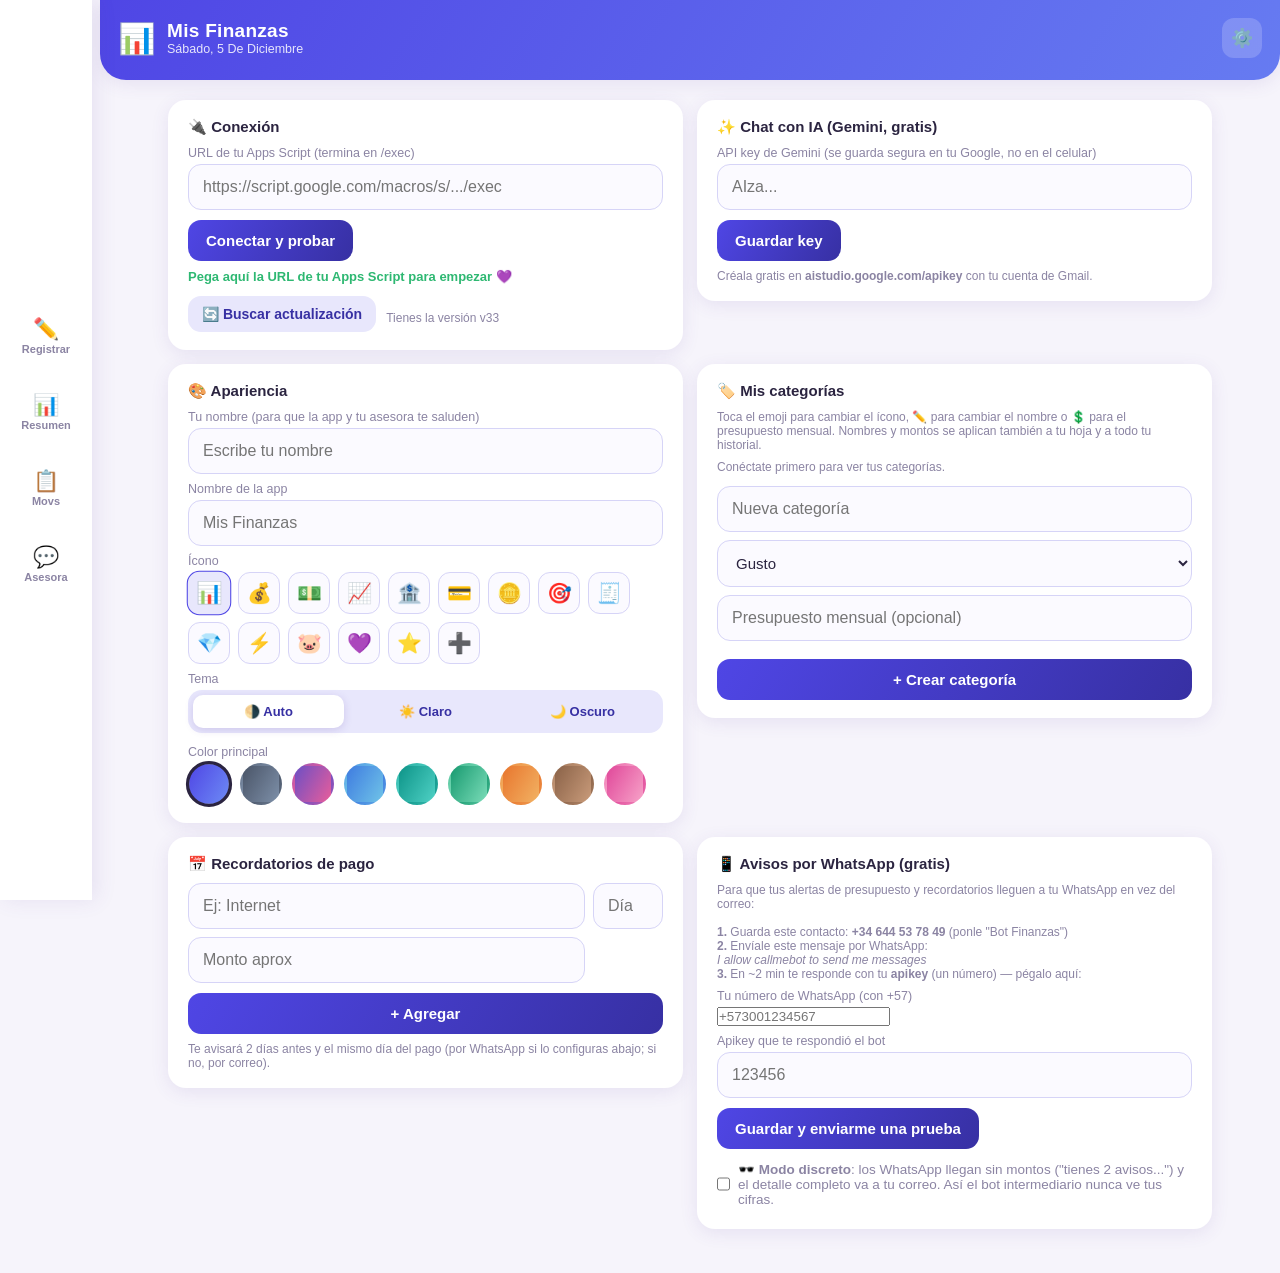
==== commit a19810fb: "v33: titulo y color inicial neutros" ====
--- a/index.html
+++ b/index.html
@@ -3,12 +3,12 @@
 <head>
 <meta charset="UTF-8">
 <meta name="viewport" content="width=device-width, initial-scale=1, viewport-fit=cover">
-<meta name="theme-color" content="#6d4fc4">
-<title>Mis Finanzas 💜</title>
+<meta name="theme-color" content="#4f46e5">
+<title>Mis Finanzas</title>
 <link rel="manifest" href="manifest.webmanifest">
 <link rel="icon" href="icon-192.png">
 <link rel="apple-touch-icon" href="icon-192.png">
-<link rel="stylesheet" href="styles.css?v=32">
+<link rel="stylesheet" href="styles.css?v=33">
 </head>
 <body>
 
@@ -201,6 +201,6 @@
 
 <div id="toast" class="toast hidden"></div>
 
-<script src="app.js?v=32"></script>
+<script src="app.js?v=33"></script>
 </body>
 </html>
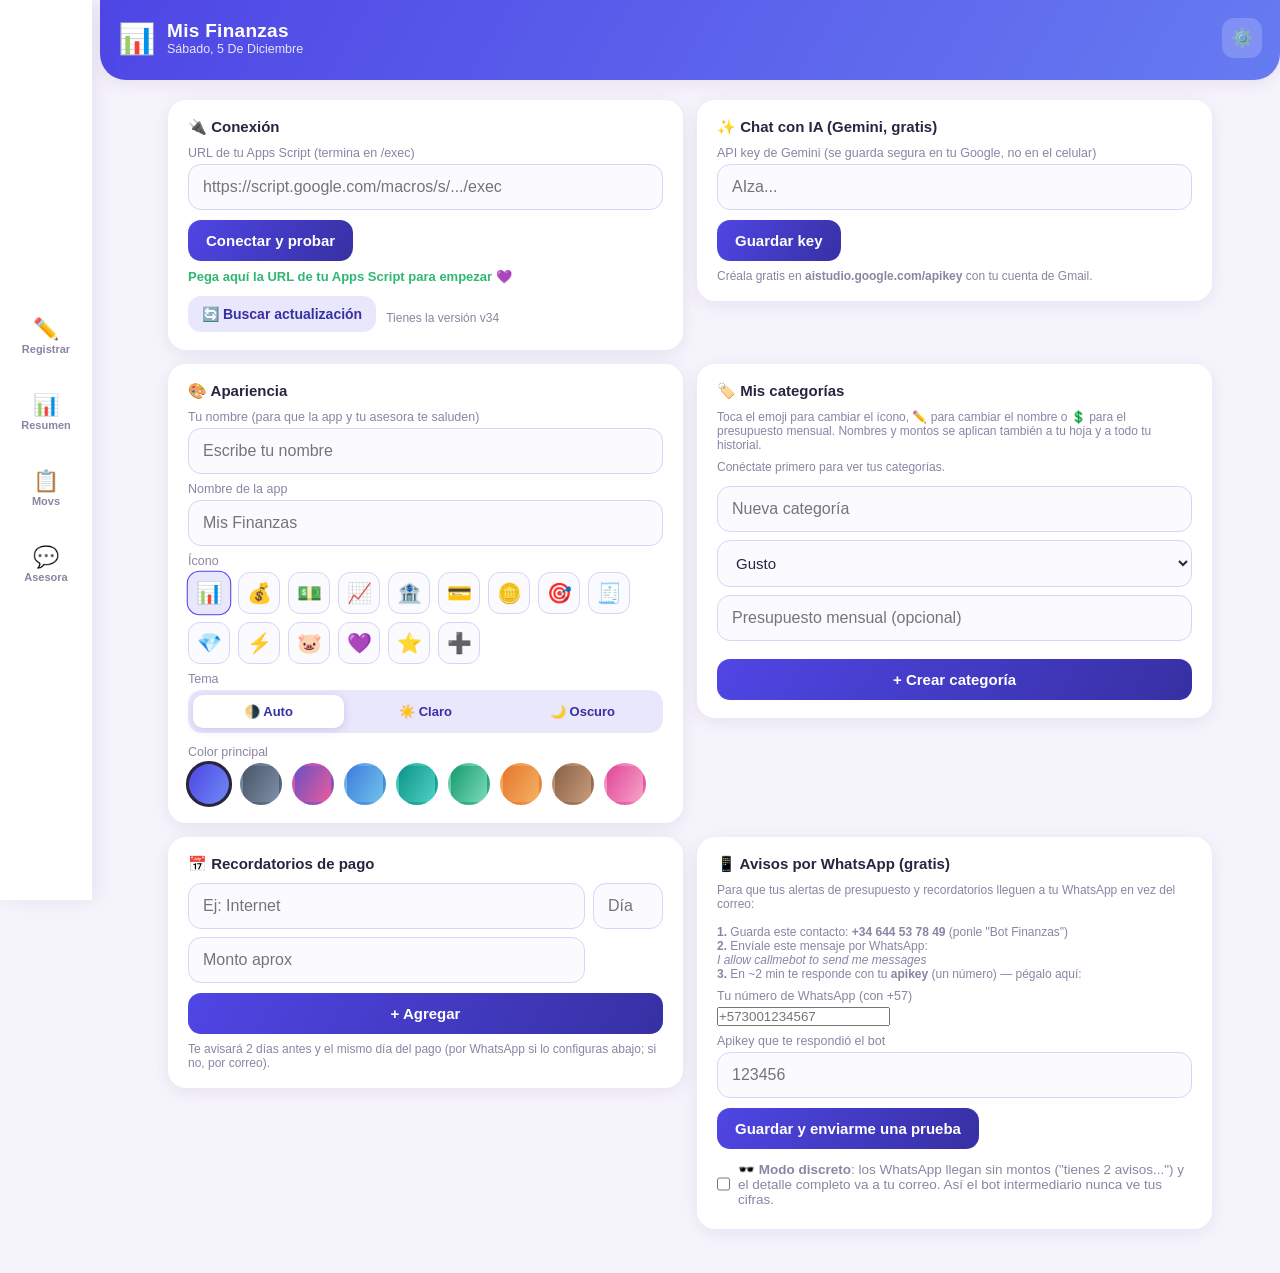
==== commit 7515d015: "v34: tocar una categoria abre su historial mes a mes; ganancia de inversiones contada desde el prime" ====
--- a/index.html
+++ b/index.html
@@ -8,7 +8,7 @@
 <link rel="manifest" href="manifest.webmanifest">
 <link rel="icon" href="icon-192.png">
 <link rel="apple-touch-icon" href="icon-192.png">
-<link rel="stylesheet" href="styles.css?v=33">
+<link rel="stylesheet" href="styles.css?v=34">
 </head>
 <body>
 
@@ -201,6 +201,6 @@
 
 <div id="toast" class="toast hidden"></div>
 
-<script src="app.js?v=33"></script>
+<script src="app.js?v=34"></script>
 </body>
 </html>
--- a/styles.css
+++ b/styles.css
@@ -323,6 +323,21 @@
 .sheet button.destructivo { background: #ffe5e5; color: #a11d22; }
 body.dark .sheet button.destructivo { background: #421b1d; color: #ff9a9e; }
 
+/* ---------- desglose de categoría 📂 ---------- */
+.cat-click { cursor: pointer; border-radius: 10px; padding: 4px 6px; margin-left: -6px; margin-right: -6px; }
+.cat-click:active { background: var(--violet-light); }
+.cd-mes { margin-bottom: 4px; }
+.cd-head {
+  display: flex; align-items: center; gap: 8px; cursor: pointer;
+  padding: 8px 0; border-bottom: 1px solid #f0edf9;
+}
+body.dark .cd-head { border-bottom-color: var(--violet-light); }
+.cd-nombre { font-size: 13px; font-weight: 700; width: 62px; flex-shrink: 0; }
+.cd-barra { flex: 1; height: 7px; background: var(--violet-light); border-radius: 5px; overflow: hidden; }
+.cd-barra i { display: block; height: 100%; border-radius: 5px; }
+.cd-monto { font-size: 13px; font-weight: 700; flex-shrink: 0; }
+.cd-movs { padding: 2px 0 8px 8px; }
+
 /* ---------- desglose de persona 👤 ---------- */
 .persona-link { cursor: pointer; }
 .persona-link .ver-mas { color: var(--violet); font-weight: 800; }
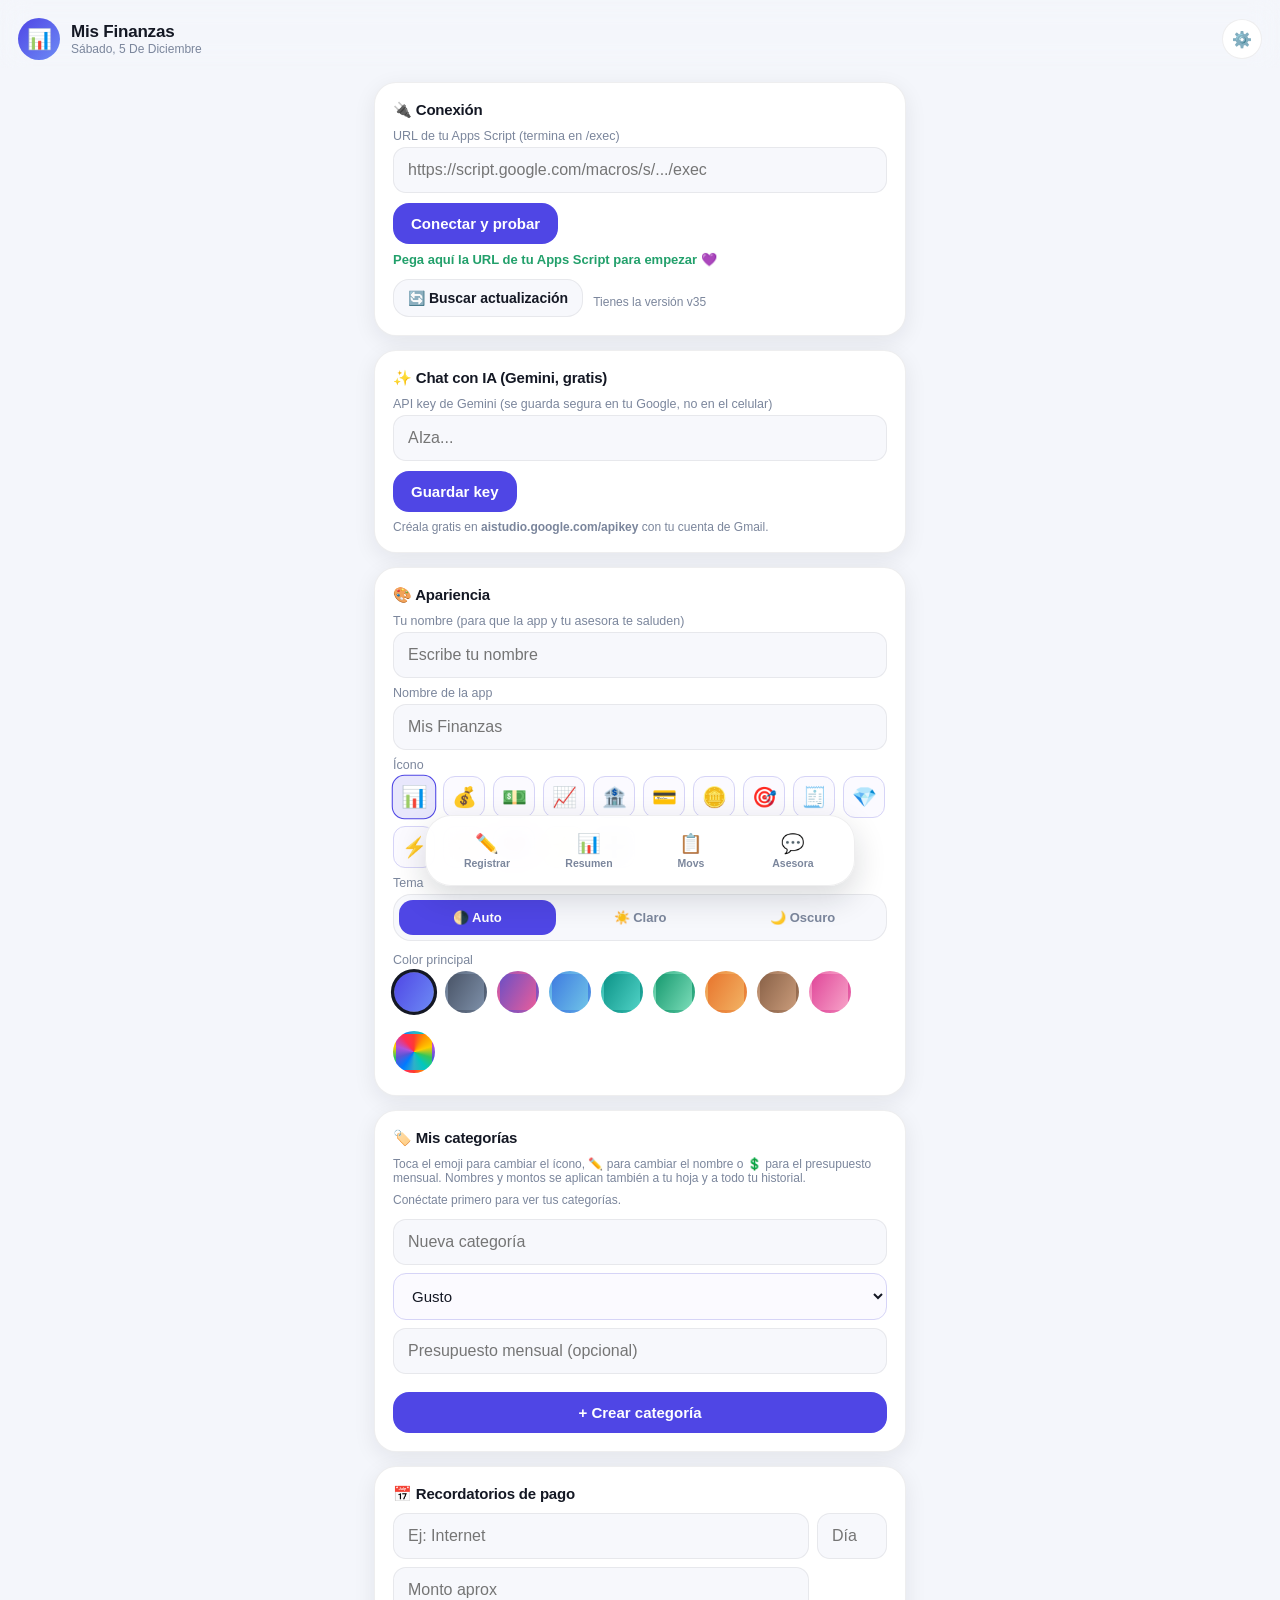
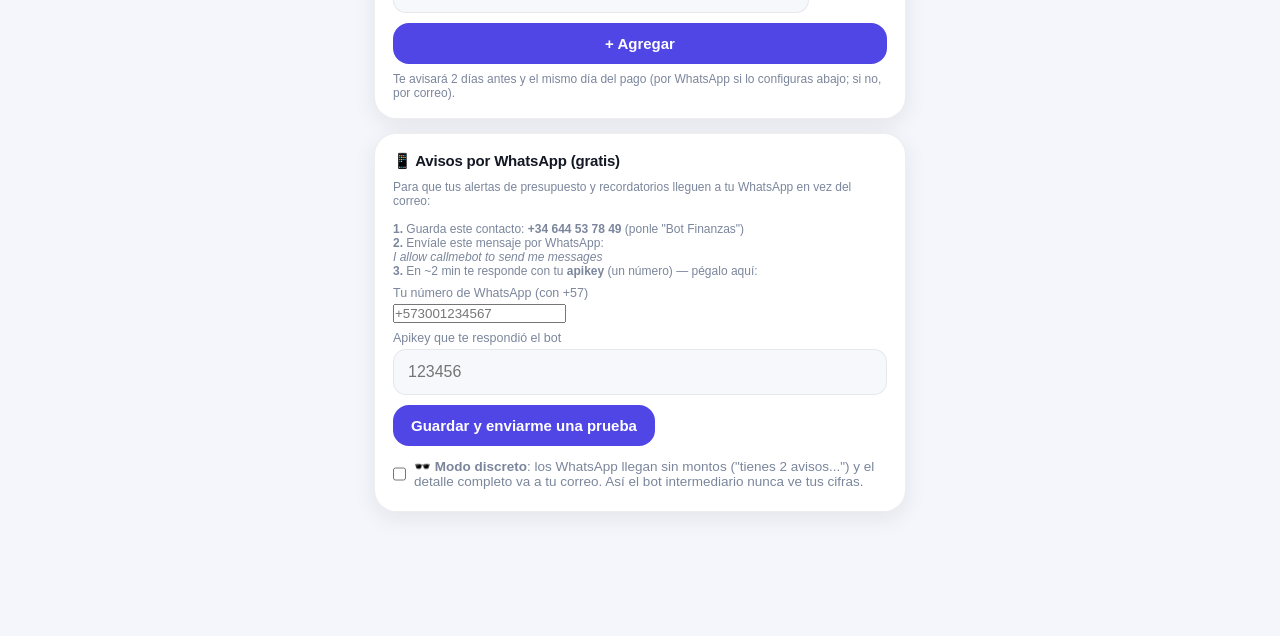
==== commit a0f1fee1: "v35: rediseno visual estilo fintech - hero card, nav flotante, chips pildora y selector de color exa" ====
--- a/index.html
+++ b/index.html
@@ -8,7 +8,7 @@
 <link rel="manifest" href="manifest.webmanifest">
 <link rel="icon" href="icon-192.png">
 <link rel="apple-touch-icon" href="icon-192.png">
-<link rel="stylesheet" href="styles.css?v=34">
+<link rel="stylesheet" href="styles.css?v=35">
 </head>
 <body>
 
@@ -201,6 +201,6 @@
 
 <div id="toast" class="toast hidden"></div>
 
-<script src="app.js?v=34"></script>
+<script src="app.js?v=35"></script>
 </body>
 </html>
--- a/styles.css
+++ b/styles.css
@@ -1,57 +1,64 @@
 :root {
   --tint2: #d6d4f7;
   --soft: #3730a3;
-  /* colores de series validados (daltonismo + contraste) — no siguen el tema para mantener legibilidad */
+  --on-accent: #ffffff;           /* texto sobre el color de acento */
+  /* colores de series validados (daltonismo + contraste) */
   --chart-gasto: #6d4fc4;
   --chart-ingreso: #2eb872;
-  --violet: #6d4fc4;
-  --violet-dark: #57399f;
-  --violet-light: #efeafc;
-  --pink: #e85d9b;
-  --bg: #f6f4fb;
+  --violet: #4f46e5;
+  --violet-dark: #3730a3;
+  --violet-light: #ecebfd;
+  --pink: #6d8bf5;
+  --bg: #f4f6fb;
   --card: #ffffff;
-  --text: #2b2440;
-  --muted: #8b84a3;
-  --green: #2eb872;
-  --amber: #f5a623;
+  --card-2: #f7f8fc;
+  --linea: rgba(16, 20, 32, .07);
+  --text: #141824;
+  --muted: #7b869c;
+  --green: #22a06b;
+  --amber: #e8912a;
   --red: #e5484d;
-  --radius: 18px;
-  --shadow: 0 4px 18px rgba(87, 57, 159, .10);
-}
-
-/* ---------- modo oscuro ---------- */
+  --radius: 22px;
+  --radius-sm: 16px;
+  --shadow: 0 6px 22px rgba(20, 24, 40, .08);
+}
+
+/* ---------- modo oscuro: el que manda en este diseño ---------- */
 body.dark {
   --chart-gasto: #8f75e3;
   --chart-ingreso: #29ad70;
-  --bg: #16131f;
-  --card: #211c30;
-  --text: #eae6f5;
-  --muted: #9c93b8;
-  --violet-light: #2a2a4d;  /* la paleta elegida lo sobreescribe desde la app */
-  --tint2: #383a63;
+  --bg: #0a0d14;
+  --card: #141a26;
+  --card-2: #1b2331;
+  --linea: rgba(255, 255, 255, .07);
+  --text: #eef2f8;
+  --muted: #8a94a6;
+  --violet-light: #1b2331;
+  --tint2: #27303f;
   --soft: #a5b4fc;
-  --shadow: 0 4px 18px rgba(0, 0, 0, .35);
+  --shadow: 0 10px 30px rgba(0, 0, 0, .45);
 }
 body.dark input[type=text], body.dark input[type=url], body.dark input[type=password],
 body.dark input[type=date], body.dark input[type=number], body.dark input[type=search],
 body.dark select {
-  background: var(--violet-light); border-color: var(--tint2); color: var(--text);
-}
-body.dark .chips button { background: var(--violet-light); border-color: var(--tint2); color: var(--text); }
-body.dark .chips button.sel { background: var(--violet); border-color: var(--violet); color: #fff; }
-body.dark .tipo-toggle button.active { background: var(--tint2); color: #fff; }
+  background: var(--card-2); border-color: var(--tint2); color: var(--text);
+}
+body.dark .chips button { background: var(--card-2); border-color: var(--tint2); color: var(--text); }
+body.dark .chips button.sel { background: var(--violet); border-color: var(--violet); color: var(--on-accent); }
+body.dark .tipo-toggle { background: var(--card-2); }
+body.dark .tipo-toggle button.active { background: var(--violet); color: var(--on-accent); }
 body.dark .month-nav .icon-btn, body.dark .totales .tot, body.dark .mov,
 body.dark .grupo-card, body.dark .msg.bot { background: var(--card); }
-body.dark .barra { background: var(--violet-light); }
-body.dark .cat-item, body.dark .rec-item { border-bottom-color: var(--violet-light); }
-body.dark .cat-item button { background: var(--violet-light); }
-body.dark .banner { background: #3d3115; color: #ffd47e; }
-body.dark .banner.rojo { background: #421b1d; color: #ff9a9e; }
-body.dark .bottomnav { background: #1c1829; box-shadow: 0 -4px 20px rgba(0,0,0,.4); }
-body.dark .bottomnav button.active { background: var(--violet-light); color: var(--soft); }
-body.dark .chip-btn, body.dark .mic { background: var(--card); color: var(--text); }
+body.dark .barra { background: var(--card-2); }
+body.dark .cat-item, body.dark .rec-item { border-bottom-color: var(--linea); }
+body.dark .cat-item button { background: var(--card-2); }
+body.dark .banner { background: #2b2410; color: #ffd47e; }
+body.dark .banner.rojo { background: #2e1517; color: #ff9a9e; }
+body.dark .bottomnav { background: rgba(20, 26, 38, .92); }
+body.dark .bottomnav button.active { background: var(--violet); color: var(--on-accent); }
+body.dark .chip-btn, body.dark .mic { background: var(--card-2); color: var(--text); }
 body.dark .chat-lista { background: var(--card); }
-body.dark .chat-item { border-bottom-color: var(--violet-light); }
+body.dark .chat-item { border-bottom-color: var(--linea); }
 
 * { box-sizing: border-box; margin: 0; padding: 0; -webkit-tap-highlight-color: transparent; }
 
@@ -60,32 +67,57 @@
   background: var(--bg);
   color: var(--text);
   min-height: 100vh;
-  padding-bottom: 84px;
+  padding-bottom: 96px;
 }
 
 /* ---------- header ---------- */
 .top {
-  background: linear-gradient(120deg, var(--violet) 0%, var(--pink) 130%);
-  color: #fff;
-  padding: 18px 18px 22px;
-  border-radius: 0 0 26px 26px;
+  background: transparent; color: var(--text);
+  padding: 18px 18px 8px;
   display: flex; align-items: center; justify-content: space-between;
   position: sticky; top: 0; z-index: 20;
-  box-shadow: var(--shadow);
-}
-.brand { display: flex; align-items: center; gap: 12px; }
-.logo { font-size: 30px; }
-.top h1 { font-size: 19px; font-weight: 700; letter-spacing: .3px; }
-.top p { font-size: 12.5px; opacity: .85; text-transform: capitalize; }
+  backdrop-filter: blur(14px); -webkit-backdrop-filter: blur(14px);
+}
+.brand { display: flex; align-items: center; gap: 11px; }
+.logo {
+  font-size: 20px; width: 42px; height: 42px; border-radius: 50%;
+  background: linear-gradient(135deg, var(--violet), var(--pink));
+  display: flex; align-items: center; justify-content: center;
+}
+.top h1 { font-size: 17px; font-weight: 700; letter-spacing: -.2px; }
+.top p { font-size: 12px; color: var(--muted); text-transform: capitalize; }
 .icon-btn {
-  background: rgba(255,255,255,.18); border: none; color: inherit;
-  font-size: 18px; width: 40px; height: 40px; border-radius: 12px; cursor: pointer;
-}
+  background: var(--card); border: 1px solid var(--linea); color: var(--text);
+  font-size: 16px; width: 40px; height: 40px; border-radius: 50%; cursor: pointer;
+}
+
+/* ---------- hero: el número grande ---------- */
+.hero {
+  position: relative; overflow: hidden;
+  background: linear-gradient(135deg, var(--violet) 0%, var(--violet-dark) 65%, var(--pink) 145%);
+  color: var(--on-accent);
+  border-radius: 26px; padding: 20px 22px 18px; margin-bottom: 14px;
+  box-shadow: 0 14px 34px color-mix(in srgb, var(--violet) 30%, transparent);
+}
+.hero::after {
+  content: ''; position: absolute; width: 190px; height: 190px; border-radius: 50%;
+  right: -70px; top: -80px; background: rgba(255,255,255,.12);
+}
+.hero > * { position: relative; z-index: 1; }
+.hero .etiqueta { font-size: 12.5px; opacity: .9; display: flex; align-items: center; gap: 8px; }
+.hero .cifra { font-size: 33px; font-weight: 800; letter-spacing: -1px; margin: 2px 0 14px; }
+.hero .badge {
+  background: rgba(255,255,255,.22); border-radius: 20px; padding: 3px 10px;
+  font-size: 11.5px; font-weight: 700;
+}
+.hero-pies { display: flex; gap: 10px; }
+.hero-pie { flex: 1; background: rgba(255,255,255,.15); border-radius: 15px; padding: 10px 12px; }
+.hero-pie small { display: block; font-size: 11px; opacity: .88; }
+.hero-pie b { font-size: 15px; font-weight: 700; }
 
 .banner {
-  margin: 12px 14px 0; padding: 12px 14px; border-radius: 14px;
+  margin: 10px 14px 0; padding: 13px 15px; border-radius: var(--radius-sm);
   background: #fff4e0; color: #8a5a00; font-size: 13.5px; font-weight: 600;
-  box-shadow: var(--shadow);
 }
 .banner.rojo { background: #ffe5e5; color: #a11d22; }
 
@@ -95,44 +127,48 @@
 /* ---------- cards ---------- */
 .card {
   background: var(--card); border-radius: var(--radius);
-  padding: 16px; box-shadow: var(--shadow); margin-bottom: 14px;
-}
+  border: 1px solid var(--linea);
+  padding: 18px; box-shadow: var(--shadow); margin-bottom: 14px;
+}
+.card h3 { letter-spacing: -.2px; }
 .card h3 { font-size: 15px; margin-bottom: 10px; }
 label { font-size: 12.5px; color: var(--muted); display: block; margin: 8px 0 4px; }
 
 input[type=text], input[type=url], input[type=password], input[type=date],
 input[type=number], input[type=search] {
   width: 100%; padding: 13px 14px; border-radius: 13px;
-  border: 1.5px solid var(--tint2); background: #fbfaff;
+  border: 1px solid var(--linea); background: var(--card-2);
   font-size: 16px; color: var(--text); outline: none;
 }
 input:focus { border-color: var(--violet); }
 
 button.primary {
-  background: linear-gradient(120deg, var(--violet), var(--violet-dark));
-  color: #fff; border: none; border-radius: 13px;
+  background: var(--violet);
+  color: var(--on-accent); border: none; border-radius: 16px;
   padding: 12px 18px; font-size: 15px; font-weight: 700; cursor: pointer;
   margin-top: 10px;
 }
-button.primary.big { width: 100%; padding: 15px; font-size: 17px; border-radius: 15px; }
+button.primary.big { width: 100%; padding: 16px; font-size: 16px; border-radius: 18px; }
 button.primary:active { transform: scale(.98); }
 button.secondary {
-  background: var(--violet-light); color: var(--violet-dark);
-  border: none; border-radius: 13px; padding: 12px 16px;
+  background: var(--card-2); color: var(--text);
+  border: 1px solid var(--linea); border-radius: 16px; padding: 12px 16px;
   font-size: 14px; font-weight: 700; cursor: pointer; width: 100%;
 }
 
 /* ---------- registrar ---------- */
 .entry-card { padding-top: 14px; }
 .tipo-toggle {
-  display: flex; gap: 6px; background: var(--violet-light);
-  padding: 5px; border-radius: 14px; margin-bottom: 12px;
+  display: flex; gap: 6px; background: var(--card-2);
+  padding: 5px; border-radius: 18px; margin-bottom: 12px;
+  border: 1px solid var(--linea);
 }
 .tipo-toggle button {
-  flex: 1; border: none; background: transparent; padding: 9px 4px;
-  border-radius: 10px; font-size: 13px; font-weight: 700; color: var(--violet-dark); cursor: pointer;
-}
-.tipo-toggle button.active { background: #fff; box-shadow: 0 2px 8px rgba(87,57,159,.18); }
+  flex: 1; border: none; background: transparent; padding: 10px 4px;
+  border-radius: 14px; font-size: 13px; font-weight: 700; color: var(--muted); cursor: pointer;
+  transition: background .18s, color .18s;
+}
+.tipo-toggle button.active { background: var(--violet); color: var(--on-accent); }
 
 #entry-input { font-size: 19px; padding: 15px; margin-bottom: 10px; }
 .entry-row { display: flex; gap: 10px; align-items: center; }
@@ -146,11 +182,12 @@
 }
 .chips { display: flex; flex-wrap: wrap; gap: 7px; }
 .chips button {
-  border: 1.5px solid var(--tint2); background: #fbfaff; color: var(--text);
-  border-radius: 20px; padding: 8px 13px; font-size: 13px; cursor: pointer;
+  border: 1px solid var(--linea); background: var(--card-2); color: var(--text);
+  border-radius: 20px; padding: 9px 14px; font-size: 13px; cursor: pointer;
+  transition: background .15s, border-color .15s;
 }
 .chips button.sel {
-  background: var(--violet); color: #fff; border-color: var(--violet); font-weight: 700;
+  background: var(--violet); color: var(--on-accent); border-color: var(--violet); font-weight: 700;
 }
 
 .queue-info {
@@ -164,25 +201,29 @@
 /* ---------- resumen ---------- */
 .month-nav { display: flex; align-items: center; justify-content: space-between; margin-bottom: 12px; }
 .month-nav h2 { font-size: 17px; text-transform: capitalize; }
-.month-nav .icon-btn { background: #fff; color: var(--violet-dark); box-shadow: var(--shadow); }
+.month-nav .icon-btn { background: var(--card); color: var(--text); border: 1px solid var(--linea); }
 
 .totales { display: flex; gap: 10px; margin-bottom: 14px; }
 .totales .tot {
-  flex: 1; background: #fff; border-radius: var(--radius); padding: 12px;
+  flex: 1; background: var(--card); border: 1px solid var(--linea);
+  border-radius: var(--radius-sm); padding: 13px 10px;
   box-shadow: var(--shadow); text-align: center;
 }
 .totales .tot small { font-size: 11px; color: var(--muted); display: block; }
 .totales .tot b { font-size: 15.5px; }
 .tot.ing b { color: var(--green); } .tot.gas b { color: var(--red); } .tot.bal b { color: var(--violet-dark); }
 
-.grupo-card { background: #fff; border-radius: var(--radius); padding: 14px 16px; box-shadow: var(--shadow); margin-bottom: 12px; }
+.grupo-card {
+  background: var(--card); border: 1px solid var(--linea); border-radius: var(--radius);
+  padding: 16px 18px; box-shadow: var(--shadow); margin-bottom: 12px;
+}
 .grupo-card h4 { font-size: 13px; letter-spacing: .8px; color: var(--muted); margin-bottom: 4px; display: flex; justify-content: space-between; }
 .cat-row { margin: 10px 0 2px; }
 .cat-row .info { display: flex; justify-content: space-between; font-size: 13.5px; margin-bottom: 4px; }
 .cat-row .info .nombre { font-weight: 600; }
 .cat-row .info .valores { color: var(--muted); font-size: 12.5px; }
-.barra { height: 8px; background: #efecf8; border-radius: 6px; overflow: hidden; }
-.barra > div { height: 100%; border-radius: 6px; background: var(--green); transition: width .4s; }
+.barra { height: 9px; background: var(--card-2); border-radius: 8px; overflow: hidden; }
+.barra > div { height: 100%; border-radius: 8px; background: var(--green); transition: width .45s ease; }
 .barra > div.warn { background: var(--amber); }
 .barra > div.over { background: var(--red); }
 .barra > div.neutral { background: var(--muted); opacity: .55; }
@@ -190,10 +231,15 @@
 /* ---------- movimientos ---------- */
 .search { margin-bottom: 12px; }
 .mov {
-  background: #fff; border-radius: 14px; padding: 11px 14px; margin-bottom: 8px;
-  display: flex; align-items: center; gap: 11px; box-shadow: 0 2px 8px rgba(87,57,159,.06);
-}
-.mov .emoji { font-size: 20px; }
+  background: var(--card); border: 1px solid var(--linea);
+  border-radius: var(--radius-sm); padding: 12px 14px; margin-bottom: 8px;
+  display: flex; align-items: center; gap: 12px;
+}
+.mov .emoji {
+  font-size: 18px; width: 40px; height: 40px; border-radius: 50%;
+  background: var(--card-2); display: flex; align-items: center; justify-content: center;
+  flex-shrink: 0;
+}
 .mov .det { flex: 1; min-width: 0; }
 .mov .det .desc { font-size: 14px; font-weight: 600; white-space: nowrap; overflow: hidden; text-overflow: ellipsis; }
 .mov .det .meta { font-size: 11.5px; color: var(--muted); }
@@ -373,6 +419,18 @@
 }
 body.dark .sheet .pd-cerrar { background: var(--violet-light); color: var(--soft); }
 .cat-item .emo { border: none; background: none !important; font-size: 19px; cursor: pointer; padding: 2px; flex-shrink: 0; }
+
+/* ---------- selector de color exacto ---------- */
+.color-custom {
+  width: 42px; height: 42px; border-radius: 50%; cursor: pointer; flex-shrink: 0;
+  border: 3px solid transparent; overflow: hidden; position: relative;
+  background: conic-gradient(#ff3b30, #ff9500, #ffcc00, #34c759, #00c7be, #30b0c7, #007aff, #5856d6, #af52de, #ff2d55, #ff3b30);
+}
+.color-custom.sel { border-color: var(--text); transform: scale(1.1); }
+.color-custom input[type=color] {
+  position: absolute; inset: -6px; width: 150%; height: 150%;
+  border: none; padding: 0; background: none; cursor: pointer; opacity: 0;
+}
 
 /* ---------- selector de color ---------- */
 .swatches { display: flex; gap: 10px; flex-wrap: wrap; margin-top: 4px; }
@@ -567,84 +625,26 @@
 .inv-datos { display: flex; flex-direction: column; gap: 2px; margin-top: 4px; font-size: 12.5px; color: var(--muted); }
 .inv-datos b { color: var(--text); }
 
-/* ---------- nav ---------- */
+/* ---------- nav flotante ---------- */
 .bottomnav {
-  position: fixed; bottom: 0; left: 0; right: 0; z-index: 30;
-  background: #fff; display: flex;
-  box-shadow: 0 -4px 20px rgba(87,57,159,.12);
-  padding: 6px 8px calc(8px + env(safe-area-inset-bottom));
-  justify-content: center;
-}
-.bottomnav button { max-width: 130px; }
+  position: fixed; bottom: 14px; left: 14px; right: 14px; z-index: 30;
+  background: rgba(255, 255, 255, .92);
+  backdrop-filter: blur(18px); -webkit-backdrop-filter: blur(18px);
+  border: 1px solid var(--linea);
+  display: flex; justify-content: center; gap: 4px;
+  box-shadow: 0 12px 32px rgba(20, 24, 40, .16);
+  padding: 7px; border-radius: 26px;
+  max-width: 430px; margin: 0 auto;
+}
 .bottomnav button {
-  flex: 1; border: none; background: none; color: var(--muted);
-  font-size: 11px; font-weight: 700; cursor: pointer;
-  display: flex; flex-direction: column; align-items: center; gap: 2px; padding: 6px 0;
-  border-radius: 12px;
-}
-.bottomnav button span { font-size: 21px; }
-.bottomnav button.active { color: var(--violet-dark); background: var(--violet-light); }
-
-/* ============================================================
-   💻 DISEÑO PARA PANTALLAS GRANDES (PC / tablet horizontal)
-   ============================================================ */
-@media (min-width: 900px) {
-  body { padding-bottom: 24px; padding-left: 100px; }
-
-  /* menú lateral en vez de barra inferior */
-  .bottomnav {
-    top: 0; bottom: 0; left: 0; right: auto; width: 92px;
-    flex-direction: column; justify-content: center; gap: 14px;
-    padding: 16px 10px;
-    box-shadow: 4px 0 20px rgba(87, 57, 159, .10);
-  }
-  body.dark .bottomnav { box-shadow: 4px 0 20px rgba(0, 0, 0, .35); }
-  .bottomnav button { max-width: none; flex: 0 0 auto; padding: 12px 4px; }
-
-  main { max-width: 1100px; padding: 20px 28px; }
-  .top { border-radius: 0 0 26px 26px; }
-
-  /* registrar: formulario a la izquierda, resumen y factura a la derecha */
-  #view-registrar {
-    display: grid; grid-template-columns: minmax(400px, 540px) 1fr;
-    gap: 18px; align-items: start;
-  }
-  #view-registrar .entry-card { grid-column: 1; }
-  #scan-review { grid-column: 2; grid-row: 1 / span 3; }
-  #queue-info { grid-column: 1; }
-  #mini-resumen { grid-column: 1; }
-
-  /* resumen: tarjetas en dos columnas */
-  #resumen-grupos, #resumen-deudas {
-    display: grid; grid-template-columns: 1fr 1fr;
-    gap: 14px; align-items: start;
-  }
-  #resumen-deudas { margin-top: 14px; }
-  #rtab-tend, #rtab-patri, #rtab-metas {
-    display: grid; grid-template-columns: 1fr 1fr;
-    gap: 14px; align-items: start;
-  }
-  #rtab-tend.hidden, #rtab-patri.hidden, #rtab-metas.hidden { display: none; }
-  #rtab-tend .card, #rtab-patri .card, #rtab-metas .card { margin-bottom: 0; }
-
-  /* movimientos en dos columnas */
-  #movs-lista { display: grid; grid-template-columns: 1fr 1fr; gap: 8px 14px; }
-  #movs-lista .mov { margin-bottom: 0; }
-
-  /* configuración en dos columnas */
-  #view-config { display: grid; grid-template-columns: 1fr 1fr; gap: 14px; align-items: start; }
-  #view-config .card { margin-bottom: 0; }
-
-  /* chat centrado y cómodo */
-  #view-chat { max-width: 760px; margin: 0 auto; }
-  .chat-box { height: calc(100dvh - 300px); }
-  .chat-input-row { left: 130px; max-width: 700px; bottom: 24px; }
-
-  /* detalles de escala */
-  .totales .tot b { font-size: 17px; }
-  .chips button:hover, .bottomnav button:hover { filter: brightness(1.06); }
-  .card { padding: 18px 20px; }
-}
+  flex: 1; max-width: 98px; border: none; background: none; color: var(--muted);
+  font-size: 10.5px; font-weight: 700; cursor: pointer;
+  display: flex; flex-direction: column; align-items: center; gap: 2px; padding: 9px 0;
+  border-radius: 20px; transition: background .18s, color .18s;
+}
+.bottomnav button span { font-size: 19px; }
+.bottomnav button.active { color: var(--on-accent); background: var(--violet); }
+
 
 /* ---------- toast ---------- */
 .toast {
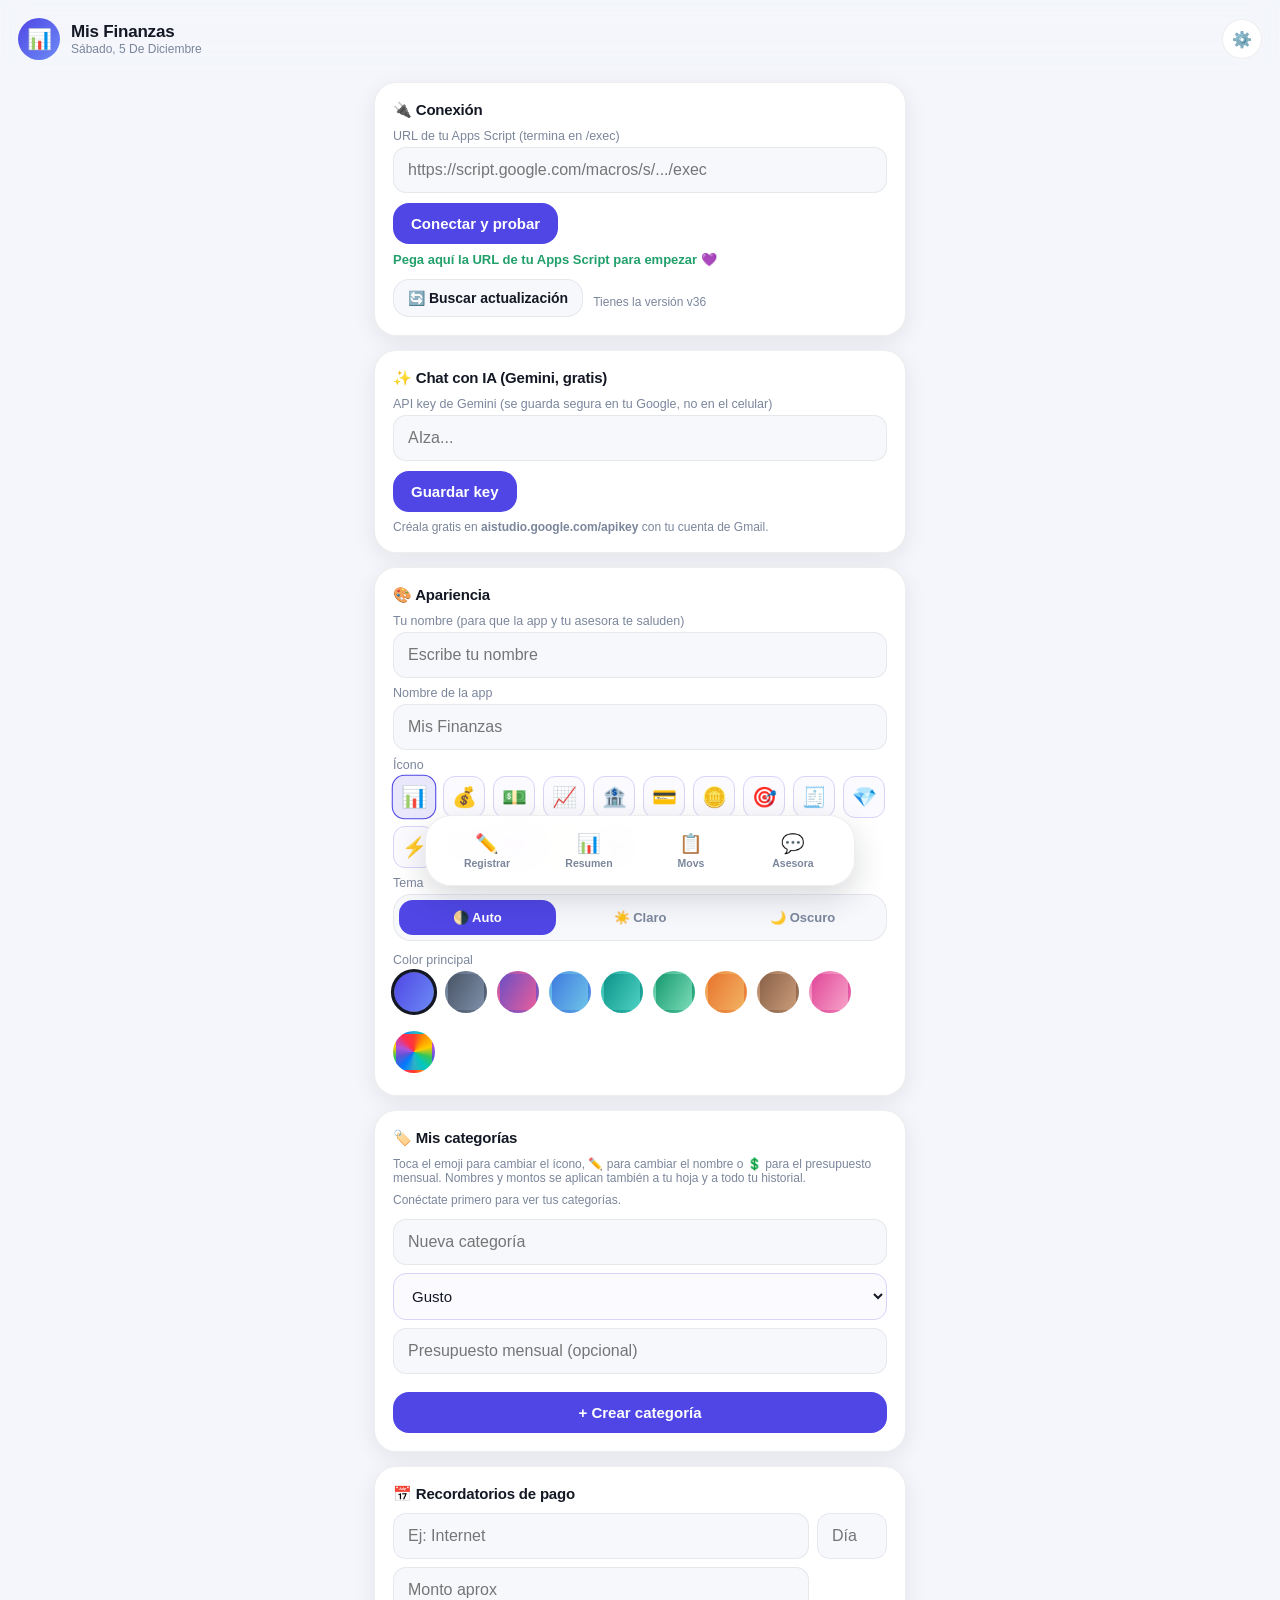
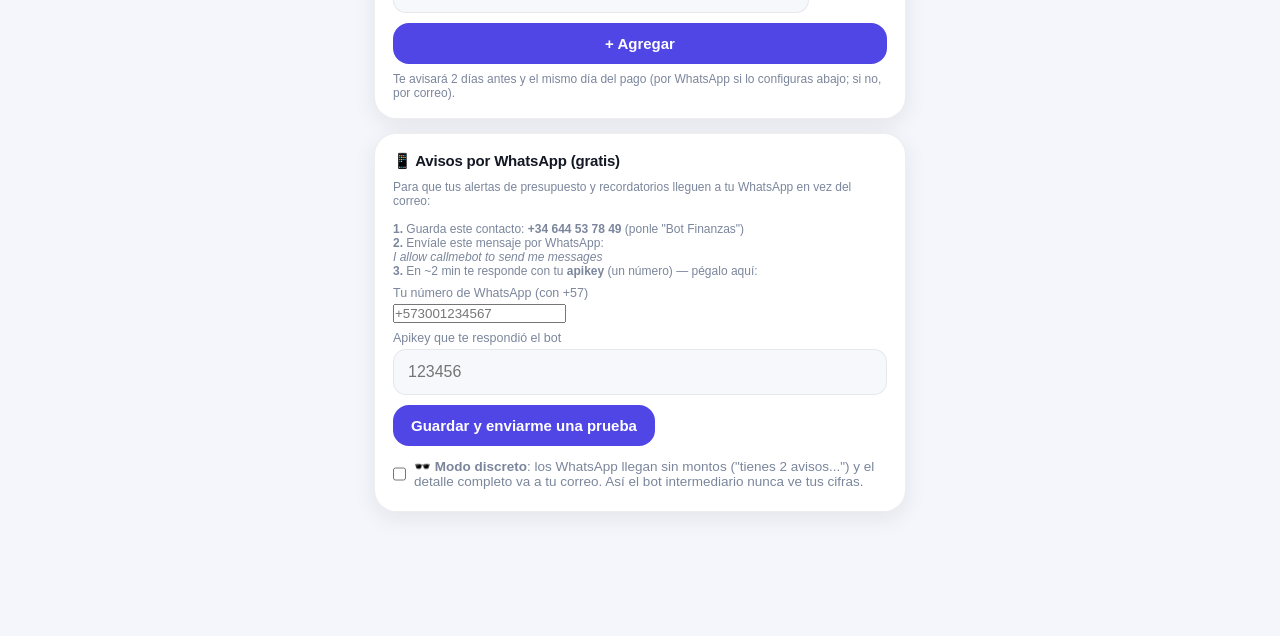
==== commit 0c79685b: "v36: los pagos que superan la deuda no dejan saldo negativo - el excedente va a ingresos, custodia o" ====
--- a/index.html
+++ b/index.html
@@ -8,7 +8,7 @@
 <link rel="manifest" href="manifest.webmanifest">
 <link rel="icon" href="icon-192.png">
 <link rel="apple-touch-icon" href="icon-192.png">
-<link rel="stylesheet" href="styles.css?v=35">
+<link rel="stylesheet" href="styles.css?v=36">
 </head>
 <body>
 
@@ -201,6 +201,6 @@
 
 <div id="toast" class="toast hidden"></div>
 
-<script src="app.js?v=35"></script>
+<script src="app.js?v=36"></script>
 </body>
 </html>
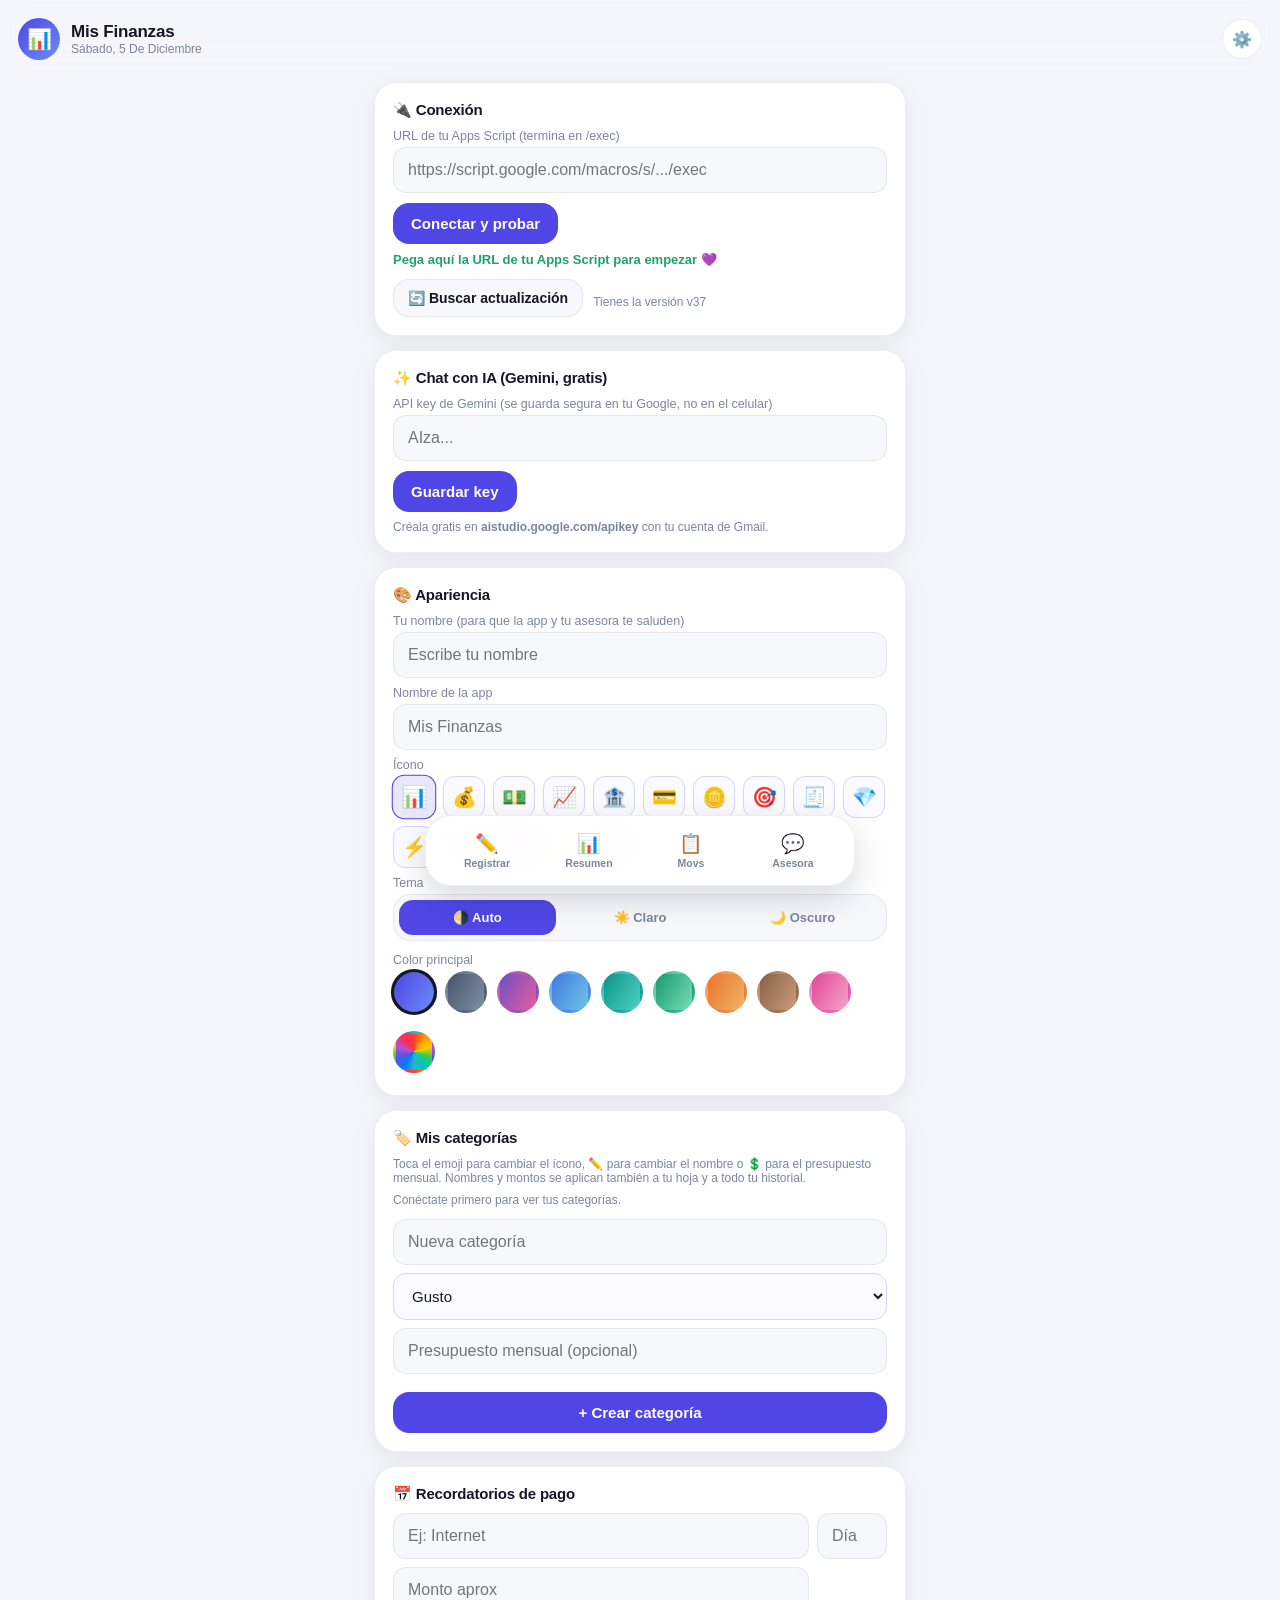
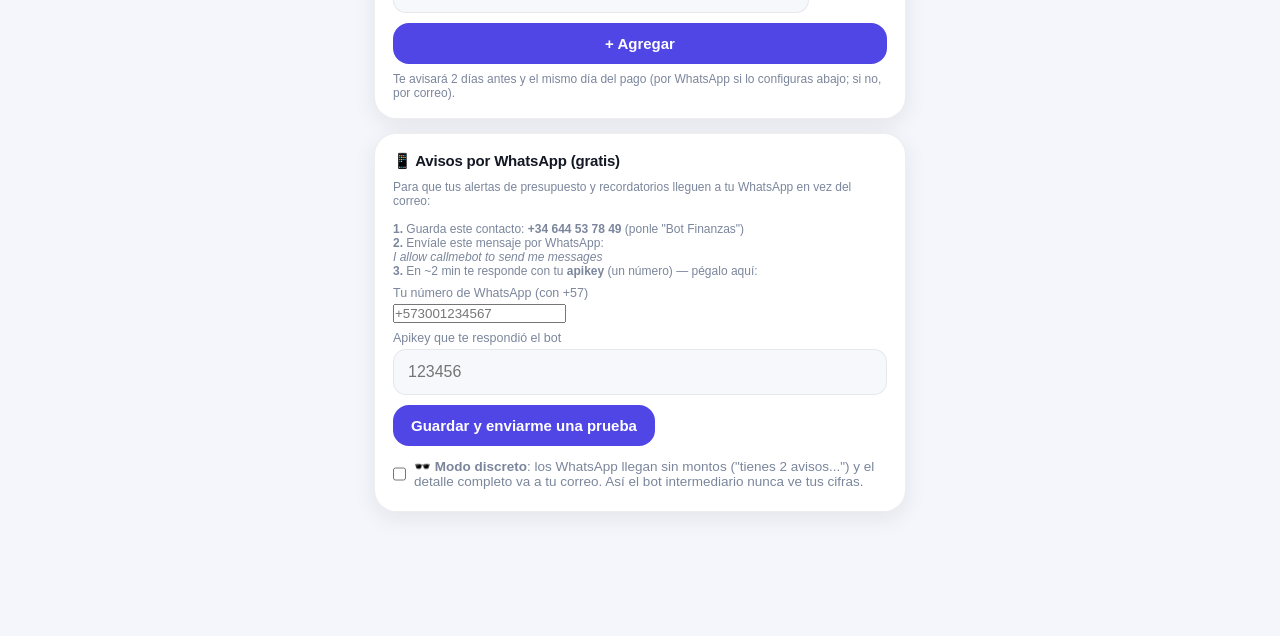
==== commit ccae5585: "v37: explorador de movimientos con filtros y desglose desde el resumen - Movs ya no corta en 100/150" ====
--- a/index.html
+++ b/index.html
@@ -8,7 +8,7 @@
 <link rel="manifest" href="manifest.webmanifest">
 <link rel="icon" href="icon-192.png">
 <link rel="apple-touch-icon" href="icon-192.png">
-<link rel="stylesheet" href="styles.css?v=36">
+<link rel="stylesheet" href="styles.css?v=37">
 </head>
 <body>
 
@@ -84,7 +84,18 @@
 
   <!-- ============ MOVIMIENTOS ============ -->
   <section id="view-movs" class="view hidden">
-    <input id="movs-buscar" type="search" placeholder="🔍 Buscar movimiento..." class="search">
+    <input id="movs-buscar" type="search" placeholder="🔍 Buscar por descripción o categoría..." class="search">
+    <div class="tipo-toggle" id="movs-tipo">
+      <button data-f="" class="active">Todo</button>
+      <button data-f="Gasto">💸 Gastos</button>
+      <button data-f="Ingreso">💰 Ingresos</button>
+      <button data-f="personas">🤝 Personas</button>
+    </div>
+    <div class="movs-filtros">
+      <select id="movs-mes"><option value="">Todos los meses</option></select>
+      <select id="movs-cat"><option value="">Todas las categorías</option></select>
+    </div>
+    <div id="movs-resumen"></div>
     <div id="movs-lista"></div>
   </section>
 
@@ -201,6 +212,6 @@
 
 <div id="toast" class="toast hidden"></div>
 
-<script src="app.js?v=36"></script>
+<script src="app.js?v=37"></script>
 </body>
 </html>
--- a/styles.css
+++ b/styles.css
@@ -230,6 +230,40 @@
 
 /* ---------- movimientos ---------- */
 .search { margin-bottom: 12px; }
+.movs-filtros { display: flex; gap: 8px; margin: 10px 0; }
+.movs-filtros select {
+  flex: 1; min-width: 0; margin: 0;
+  background: var(--card); border: 1px solid var(--linea); color: var(--text);
+  border-radius: 14px; padding: 11px 12px; font-size: 13px; font-weight: 600;
+  appearance: none; cursor: pointer;
+}
+.movs-res {
+  display: flex; align-items: center; gap: 10px; flex-wrap: wrap;
+  background: var(--card); border: 1px solid var(--linea);
+  border-radius: var(--radius-sm); padding: 11px 14px; margin-bottom: 12px;
+}
+.movs-res-tot { font-size: 13px; font-weight: 800; }
+.movs-res-montos { flex: 1; text-align: right; font-size: 13px; font-weight: 700; }
+.movs-res-montos .gas { color: var(--red); }
+.movs-res-montos .ing { color: var(--green); }
+.movs-res .chip-btn { padding: 6px 11px; font-size: 12px; }
+.movs-chip {
+  display: inline-block; background: var(--card-2); color: var(--muted);
+  border-radius: 20px; padding: 2px 9px; font-size: 11.5px; margin-left: 4px;
+}
+.movs-mes-head {
+  display: flex; justify-content: space-between; align-items: baseline;
+  font-size: 12px; font-weight: 800; letter-spacing: .4px; text-transform: uppercase;
+  color: var(--muted); margin: 16px 2px 8px;
+}
+.movs-mes-head span:last-child { font-size: 11.5px; letter-spacing: 0; text-transform: none; }
+
+/* cifras tocables (llevan al explorador) */
+.tap { cursor: pointer; }
+.tabla-anual td.tap { text-decoration: underline; text-decoration-style: dotted; text-underline-offset: 3px; }
+.tabla-anual tr.tap-cat:active td { background: var(--card-2); }
+.hero-pie.tap:active { background: rgba(255,255,255,.3); }
+.hero-hint { font-size: 10.5px; opacity: .7; text-align: center; margin-top: 8px; }
 .mov {
   background: var(--card); border: 1px solid var(--linea);
   border-radius: var(--radius-sm); padding: 12px 14px; margin-bottom: 8px;
